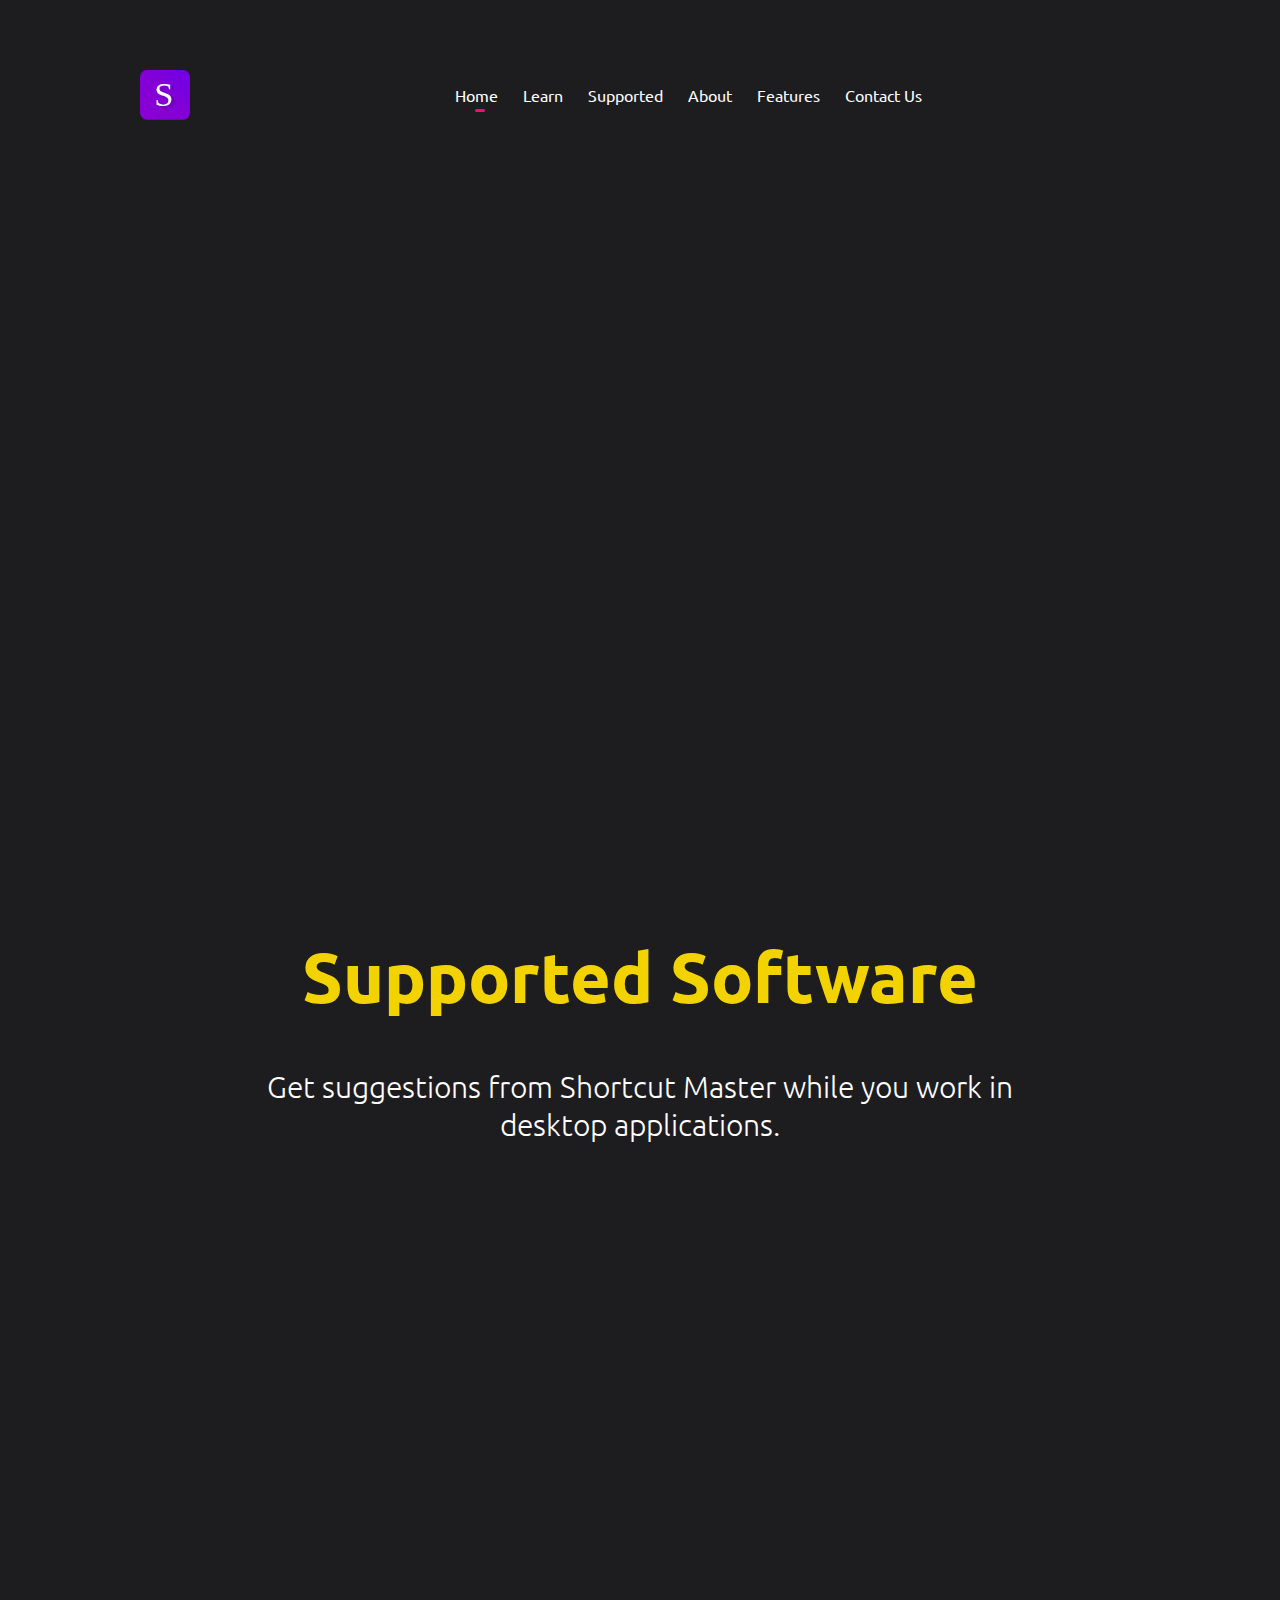
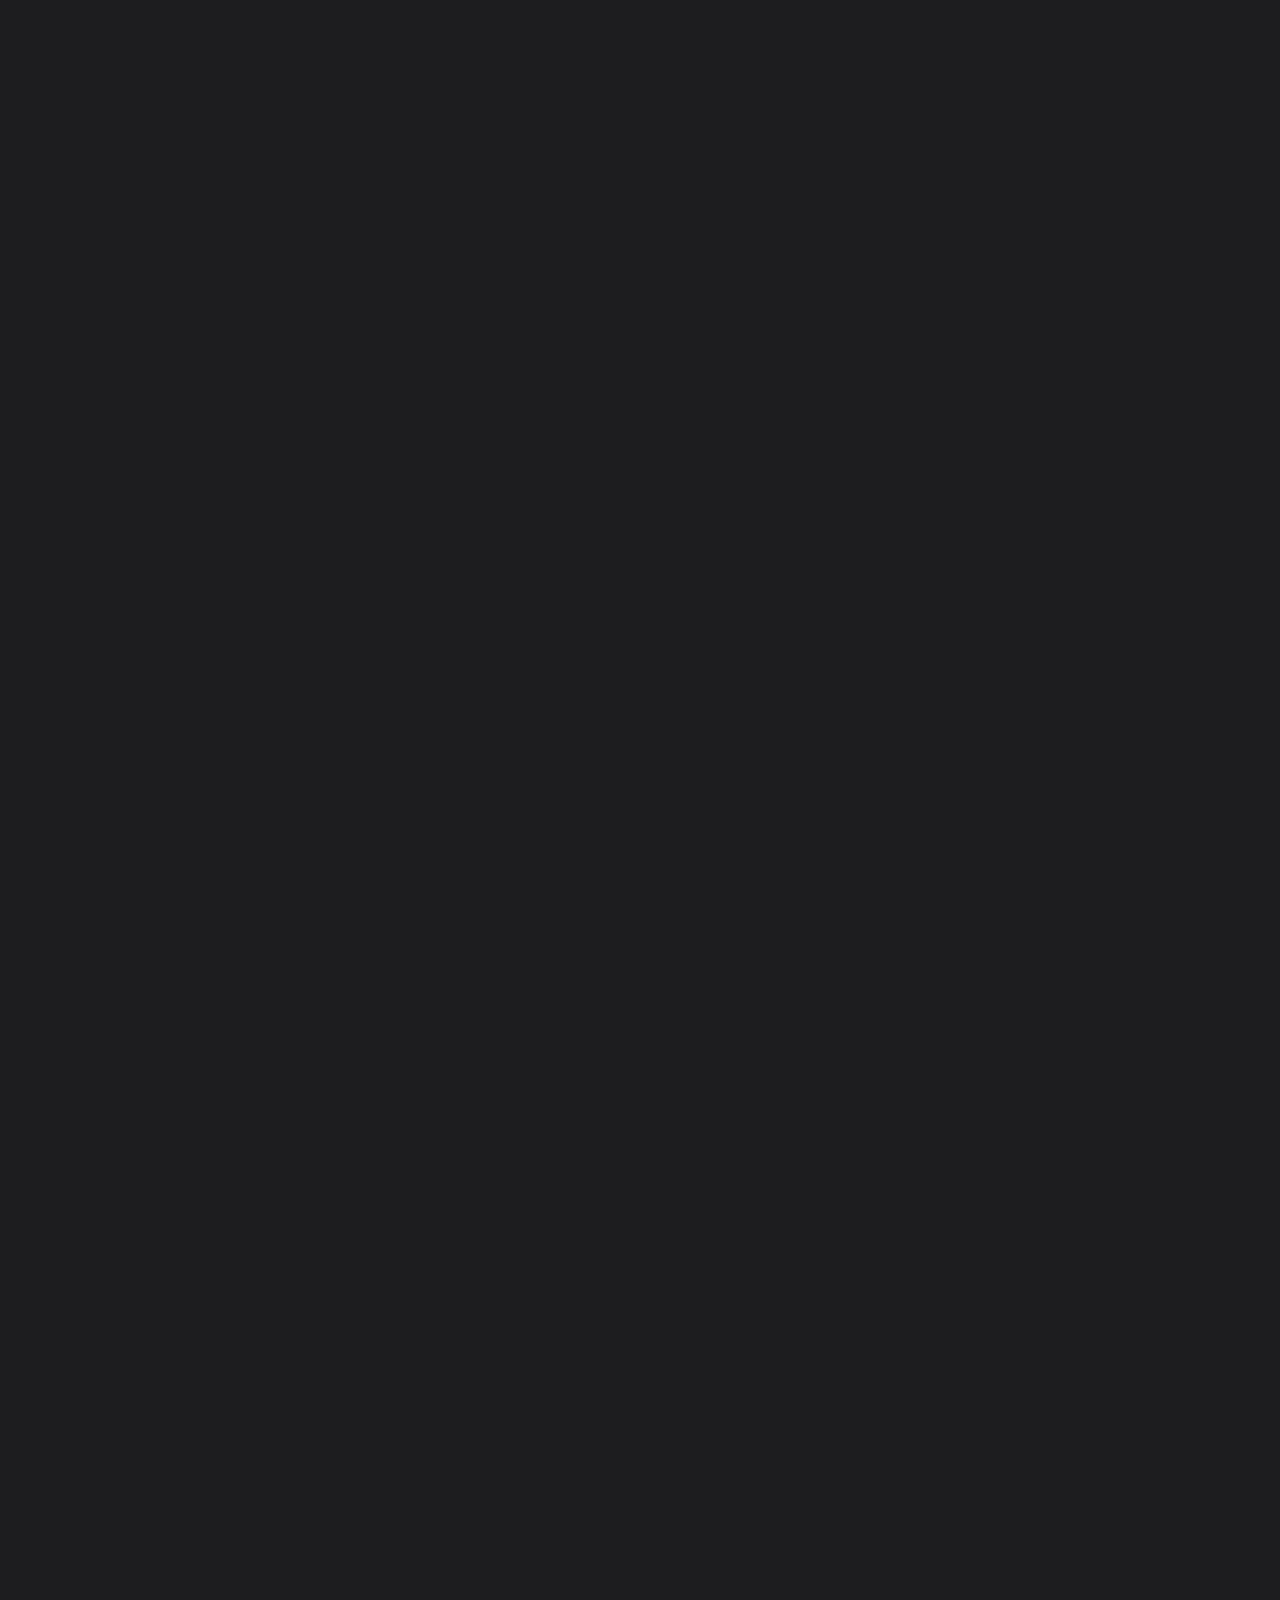
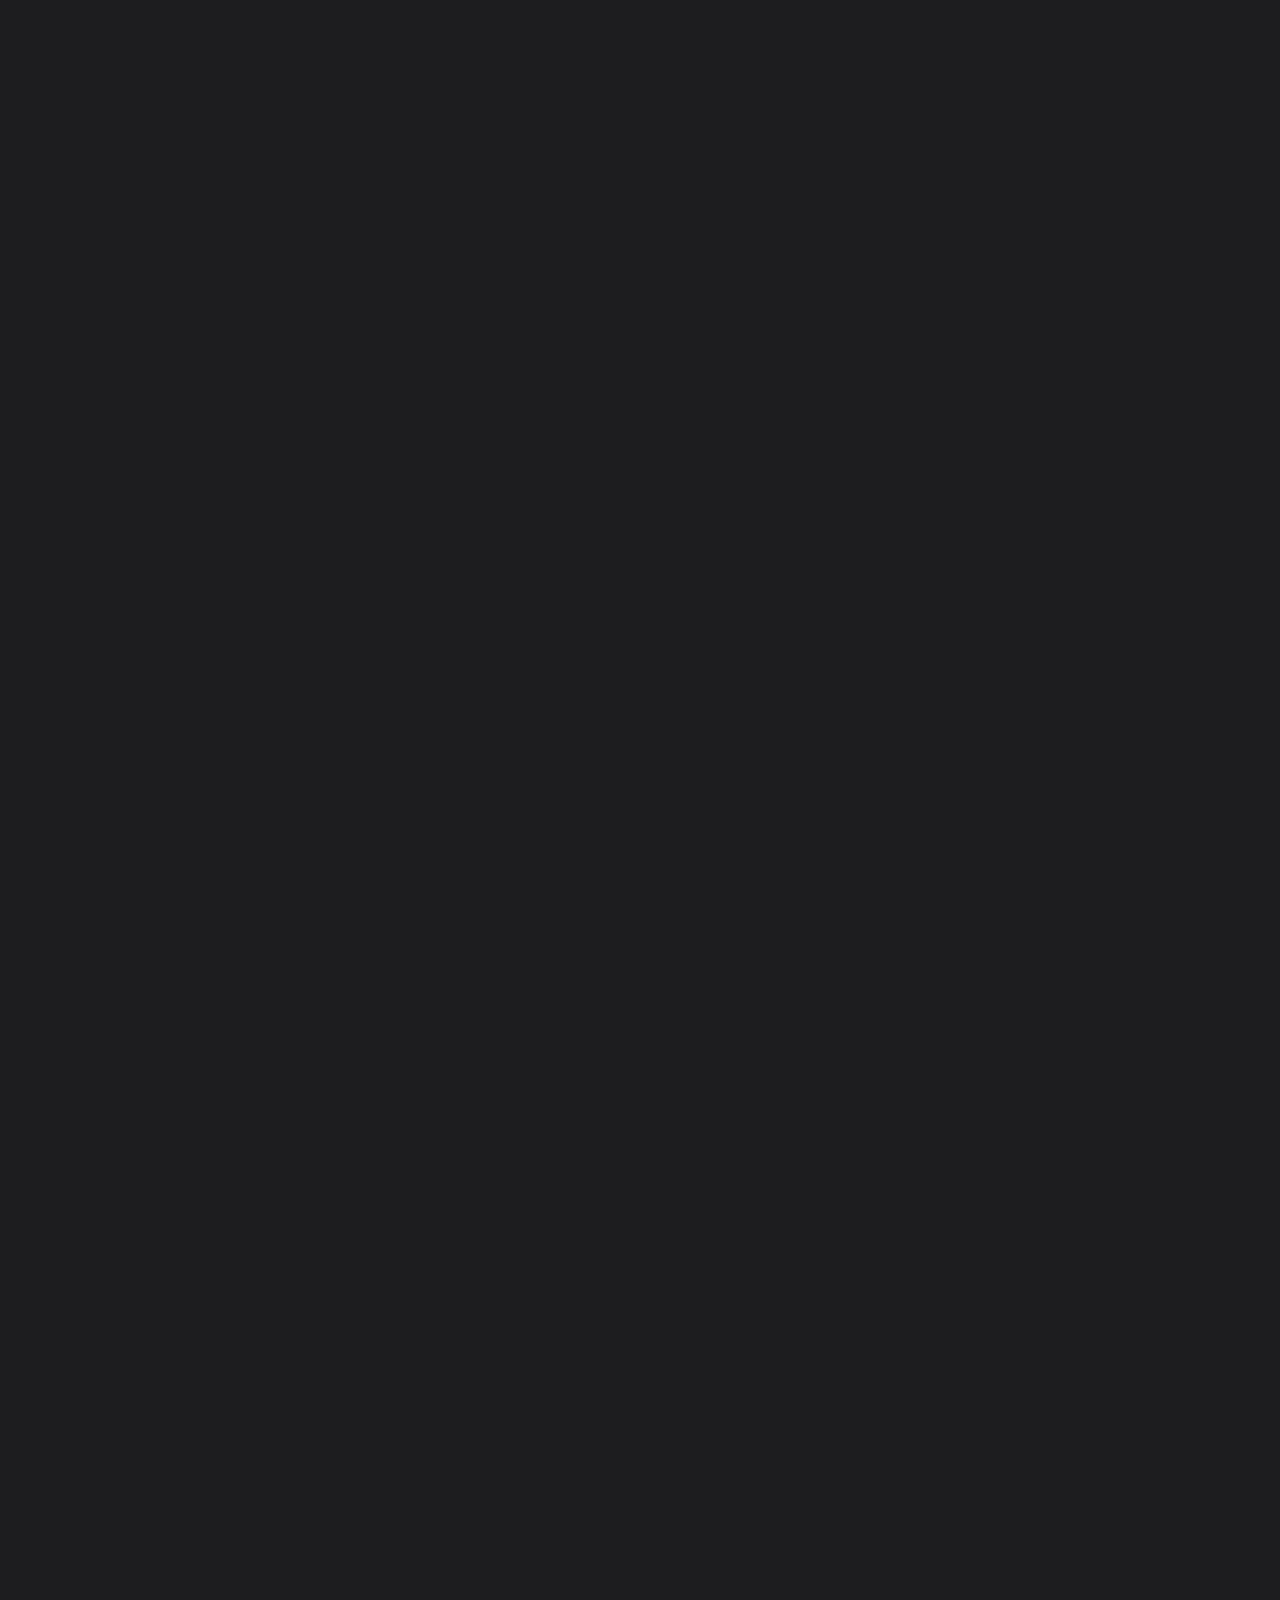
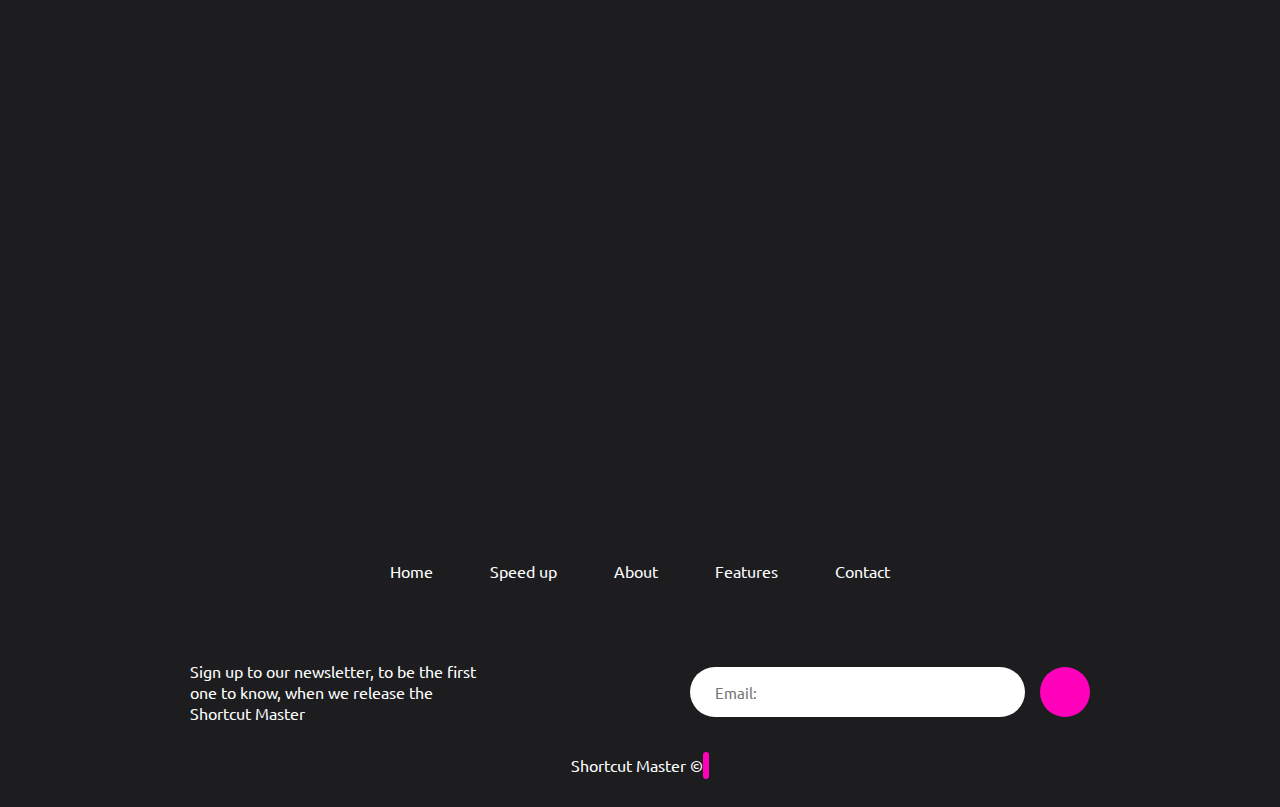
==== index.html @ 5a4cab22 "email waitlist works, updated quote, added favicon" ====
<!DOCTYPE html>
<html lang="en">

<head>
    <meta charset="UTF-8">
    <meta http-equiv="X-UA-Compatible" content="IE=edge">
    <meta name="viewport" content="width=device-width, initial-scale=1.0">
    <link rel="stylesheet" href="https://cdnjs.cloudflare.com/ajax/libs/font-awesome/6.1.1/css/all.min.css"
        integrity="sha512-KfkfwYDsLkIlwQp6LFnl8zNdLGxu9YAA1QvwINks4PhcElQSvqcyVLLD9aMhXd13uQjoXtEKNosOWaZqXgel0g=="
        crossorigin="anonymous" referrerpolicy="no-referrer" />
    <link rel="preconnect" href="https://fonts.googleapis.com">
    <link rel="preconnect" href="https://fonts.gstatic.com" crossorigin>
    <link
        href="https://fonts.googleapis.com/css2?family=Capriola&family=Montserrat:wght@100;200;300&family=Ubuntu:wght@300;400;500&display=swap"
        rel="stylesheet">
    <link rel="stylesheet" href="src/main.css">
    <meta name="viewport" content="width=device-width, initial-scale=1.0">
    <link rel="icon" href="assets/sh-mstr.svg">
    <title>Shortcut Master</title>
</head>

<body>
    <div class="wrapper">
        <header class="f jc-sb ai-c">
            <div class="sh_logo">
                <a href="#"><img src="assets/sh-mstr.svg" alt=""></a>
            </div>
            <div class="top-bar in_active">
                <ul class="f top-menu menu">
                    <li><a class="link" href="#">Home</a></li>
                    <li><a class="link" href="#learn">Learn</a></li>
                    <li><a class="link" href="#supported">Supported</a></li>
                    <li><a class="link" href="#how">About</a></li>
                    <li><a class="link" href="#features">Features</a></li>
                    <li><a class="link" href="#contact">Contact Us</a></li>
                </ul>
                <span class="ln"></span>
            </div>
            <button class="burger_menu singular"><i class="fa-solid fa-bars"></i></button>
        </header>
        <section class="hero">
            <div class="section-container f jc-c">
                <div class="visualisation f ai-fs">
                    <div class="visual-left f fd-c ai-c">
                        <div class="title f fd-c down">
                            <h1 class="annotation ">
                                <i class="fa-solid fa-arrow-pointer"></i>
                                Choose. Your. Tool.
                            </h1>
                        </div>
                        <div class="button-components f jc-sb up">
                            <button class="big btn-yellow f fd-c f-end jc-sb">
                                <span class="key-icon command"></span>
                                <span class="key-word">command</span>
                            </button>
                            <button class="big btn-pink f fd-c f-end jc-sb">
                                <span class="key-icon option"></span>
                                <span class="key-word">option</span>
                            </button>
                        </div>
                    </div>
                    <div class="visual-right">
                        <div class="tools f ai-c down">
                            <ul class="menu tool-bar f fd-c ai-c jc-sa">
                                <li><span class="tool text-tool"></span></li>
                                <li><span class="tool paint-tool"></span></li>
                                <li><span class="tool crop-tool"></span></li>
                                <li><span class="tool pos-tool"></span></li>
                                <li><span class="tool pen-tool"></span></li>
                                <li><span class="tool eyedropper-tool"></span></li>
                                <li><span class="tool cut-tool"></span></li>
                            </ul>
                        </div>
                    </div>
                </div>
                <div class="keyboard f fd-c jc-sb">
                    <div class="describe f fd-c">
                        <h1 class="down">Learning Shortcuts Simplified</h1>
                        <p class="up">Learn shortcuts effortlessly
                            with your AI-powered friend.</p>
                    </div>
                    <div class="email-form up f fd-c">
                        <p id="waitlistLabel">Join our waitlist.</p>
                        <form id="emailForm1" target="dummyframe"action="#" class="form f jc-sb">
                            <input type="text" placeholder="Email:" class="email" name="email">
                            <button type="submit" class="btn btn-primary send"><i
                                    class="fa-solid fa-paper-plane"></i></button>
                        </form>


                       
                    </div>
                </div>
            </div>
        </section>
        <section class="try-wrap no-narrow keypad-keyboard" id="learn">
            <div class="try f jc-c top-left-to-right-bottom">
                <div class="try-section f fd-c ai-c">
                    <div class="editor-title">
                        <h1 class="title">Ready to try <span class="highlithed">Shortcut Master</span>?</h1>
                        <p>Begin learning here by typing in the terminal your adobe software name and the tool-name</p>
                    </div>
                    <div class="keypad f ai-fs fd-c down">
                    </div>
                </div>
            </div>
        </section>
        <section class="how">

        </section>

        <section class="support">
            <div class="software-support f fd-c ai-c">
                <h1 class="x1 yellow sup" id="supported">Supported Software</h1>
                <h3 class="xs_30 white t_c" style="max-width:800px;">Get suggestions from Shortcut Master while you work
                    in desktop applications.</h3>
                <div class="apps">
                    <span class="lines"></span>
                    <div class="app_sec fr_app_sec f jc-c white">
                        <div class="app art_app f fd-c ai-c up">
                            <h1 class="xs_50">Art and Design</h1>
                            <div class="applet f jc-c">
                                <ul class="design-apps f fw jc-sa">
                                    <li class="f fd-c ai-c">
                                        <span class="castle unlocked"></span>
                                        <img src="./assets/apps/Icon simple-adobephotoshop.svg" alt="Photoshop">
                                        <span class="title">Photoshop</span>
                                    </li>
                                    <li class="f fd-c ai-c">
                                        <span class="castle locked"></span>
                                        <img src="./assets/apps/Icon simple-adobelightroomclassic.svg"
                                            alt="Adobe Lightroom">
                                        <span class="title">Lightroom</span>
                                    </li>
                                    <li class="f fd-c ai-c">
                                        <span class="castle locked"></span>
                                        <img src="./assets/apps/Icon simple-adobeillustrator.svg"
                                            alt=" Adobe Illustrator">
                                        <span class="title">Illustrator</span>
                                    </li>
                                </ul>
                            </div>
                        </div>
                        <div class="app vi_app  f fd-c  ai-c down">
                            <h1 class="xs_50">Video Editing</h1>
                            <div class="applet f jc-c">
                                <ul class="design-apps f fw jc-sa">
                                    <li class="f fd-c ai-c">
                                        <span class="castle locked"></span>
                                        <img src="./assets/apps/Icon simple-adobeaftereffects.svg"
                                            alt="Adobe After  Effects">
                                        <span class="title">After Effects</span>
                                    </li>
                                    <li class="f fd-c ai-c">
                                        <span class="castle locked"></span>
                                        <img src="./assets/apps/Icon simple-adobepremiere.svg" alt="Adobe Premiere Pro">
                                        <span class="title">Premiere Pro</span>
                                    </li>
                                    <li class="f fd-c ai-c">
                                        <span class="castle locked"></span>
                                        <img src="./assets/apps/Icon simple-imovie.svg" alt="iMovie">
                                        <span class="title">iMovie</span>
                                    </li>
                                </ul>
                            </div>
                        </div>
                    </div>

                    <div class="app_sec sc_app_sec f jc-c white">
                        <div class="app code_app f fd-c ai-c up">
                            <h1 class="xs_50">Coding</h1>
                            <div class="applet f jc-c">
                                <ul class="design-apps f fw jc-sa">
                                    <li class="f fd-c ai-c">
                                        <span class="castle locked"></span>
                                        <img src="./assets/apps/Icon simple-pytorch.svg" alt="Pytorch">
                                        <span class="title">PyTorch</span>
                                    </li>
                                    <li class="f fd-c ai-c">
                                        <span class="castle locked"></span>
                                        <img src="./assets/apps/Icon simple-vscode.svg" alt="VsCode">
                                        <span class="title">VsCode</span>
                                    </li>
                                </ul>
                            </div>
                        </div>
                        <div class="app anim_app f fd-c ai-c down">
                            <h1 class="xs_50">3D and Animation</h1>
                            <div class="applet f jc-c">
                                <ul class="design-apps f fw jc-sa">
                                    <li class="f fd-c ai-c">
                                        <span class="castle locked"></span>
                                        <img src="./assets/apps/Icon simple-blender.svg" alt="Pytorch">
                                        <span class="title">Blender</span>
                                    </li>
                                </ul>
                            </div>
                        </div>
                    </div>
                </div>
            </div>
        </section>
        <section class="how" id="how">
            <div class="badges f fd-c jc-c ai-c">
                <div class="badge f p_b_x3rm up f_vv">
                    <div class="about f fd-c jc-c">
                        <h1 class="x2 yellow">How It Works?</h1>
                        <p class="tit xs_20 xw_500">There is no need to learn shortcuts anymore. Just use Desktop
                            Software as normal
                            While you are using your tools, you will see popups with relevant shortcuts for your
                            actions. No more looking up shortcuts in the documentation!
                        </p>
                    </div>
                    <div class="pic-content">
                        <video width="520" height="520" loop>
                            <source src="./assets/components/videos/selection.mp4" type="video/mp4">
                            Your browser does not support the video tag.
                        </video>
                    </div>
                </div>
                <div class="badge f p_b_x3rm up f_rv">
                    <div class="about f fd-c jc-c">
                        <h1 class="x2 yellow">Learn by Doing</h1>
                        <p class="tit xs_20 xw_500">We understand the difficulty in learning shortcuts, that is why we
                            chose the learn by doing method.
                            It is the quickest and easiest approach in learning shortcuts.
                            We designed our app in a way that it shows you shortcuts automagically during your work, so
                            you don’t need to look them up.
                            If you forget any of them, no worries, just perform the action again and the shortcut
                            appears on the screen.
                        </p>
                    </div>
                    <div class="pic-content">
                        <video width="520" height="520" loop>
                            <source src="./assets/components/videos/p_tool.mp4" type="video/mp4">
                            Your browser does not support the video tag.
                        </video>
                    </div>
                </div>
                <div class="badge f p_b_x3rm up f_vv">
                    <div class="about f fd-c jc-c">
                        <h1 class="x2 yellow">Smart Keyboard</h1>
                        <p class="tit xs_20 xw_500">
                            We created a smart keyboard to make your learning process even more intuitive. The keys on
                            the keyboard light up to show your Shortcuts.
                        </p>
                    </div>
                    <div class="pic-content">
                        <img src="./assets/components/pack/keyboard.svg" alt="">
                    </div>
                </div>
                <div class="badge f p_b_x3rm up f_rv">
                    <div class="about f fd-c jc-c">
                        <h1 class="x2 yellow" id="features">Smart App</h1>
                        <p class="tit xs_20 xw_500">
                            Shortcut Master app can work independently as a standalone product, giving you hints on the
                            shortcuts to use. But also in collaboration with the Smart Keyboard.
                            Our app is designed to give you reports on the shortcuts you use, calculate time that you
                            saved using shortcuts and assess your progress is shortcut learning process.
                        </p>
                    </div>
                    <div class="pic-content">
                        <img src="./assets/components/pack/keyboard.svg" alt="">
                    </div>
                </div>
                <div class="badge f p_b_x3rm up fd-c ai-c">
                    <h1 class="x1 yellow">Speed up your work by 300%</h1>
                    <p class="tit xs_20 xw_900" style="padding-top: 2rem;">
                        Using Shortcut Master you will learn shortcuts effortlessly and much quicker than using a cheat
                        sheet or any other method. Just use your desktop software, shortcuts will appear, just when you
                        need them. After learning all the necessary shortcuts, your work productivity will rise by up to
                        300%, which means you can save up to 2/3 of the day and spend it meaningfully on something that
                        is important to you.
                    </p>
                </div>
                <div class="badge f p_b_x3rm up fd-c ai-c">
                    <h1 class="x1 yellow">Portable Design</h1>
                    <p class="tit xs_20 xw_900" style="padding-top: 2rem;">
                        Shortcut Master Keyboard is designed to be portable so you could take it with you on a journey
                        and learn shortcuts on the go.
                    </p>
                </div>
            </div>
        </section>
        <!-- keyboard rendering section -->


        <section class="try-wrap no-narrow">
            <div class="try bottom-right-to-left-top f jc-c">
                <div class="f jc-sb ai-c co-f">
                    <div class="disc up">
                        <p>“<span class="master">Shortcut Master</span> was created from a personal need to learn
                            shortcuts without extra effort of creating cheat sheets or going through software
                            documentation looking for shortcuts. It is like a friend who knows the software at 110% and
                            is always there to help you.”</p>
                    </div>
                    <div class="founder down">
                        <div class="co_pic">
                            <img src="./assets/components/imgs/co-founder1.png" alt="">
                        </div>
                        <div class="nm">
                            <p>Dmitri Lobanov</p>
                            <span class="type">co-founder</span>
                        </div>
                    </div>
                </div>
            </div>
        </section>
        <section class="try-wrap no-narrow">
            <div class="try bottom-right-to-left-top f jc-c">
                <div class="f jc-sb ai-c co-f">
                    <div class="disc up">
                        <p>“<span class="master">Shortcut Master</span> can be an effective tool for both learners and professional. It provides 
                            interactive user experienece that can't be found anywhere else. This is a completely new way of learning and making workflow more efficient and 
                            pleasant.”</p>
                    </div>
                    <div class="founder down">
                        <div class="co_pic">
                            <img src="./assets/components/imgs/co-founder2.jpg" alt="">
                        </div>
                        <div class="nm">
                            <p>Taron Ghlijyan</p>
                            <span class="type">co-founder</span>
                        </div>
                    </div>
                </div>
            </div>
        </section>
        <footer>
            <div class="here f jc-c">
                <div class="heredoc f fd-c ai-c">
                    <ul class="footer-menu f jc-sb">
                        <li><a href="#">Home</a></li>
                        <li><a href="#">Speed up</a></li>
                        <li><a href="#">About</a></li>
                        <li><a href="#">Features</a></li>
                        <li><a href="#contact">Contact</a></li>
                    </ul>
                    <div class="newsletter_subscription f jc-sb ai-c">
                        <p>Sign up to our newsletter, to be the first one to know, when we release the Shortcut Master
                        </p>
                        <iframe name="dummyframe" id="dummyframe" style="display: none;"></iframe>
                        <div class="subscribe" id="contact">
                            <form id="emailForm2" target="dummyframe" action="#" class="form f jc-sb">
                                <input type="text" placeholder="Email:" class="email" name="email">
                                <button type="submit" class="btn btn-primary send"><i
                                        class="fa-solid fa-paper-plane"></i></button>
                            </form>
                        </div>
                    </div>
                    <span class="copyright">
                        Shortcut Master &copy; <span class="year"></span>
                    </span>
                </div>
            </div>
        </footer>
    </div>
    <script src="js/main.js" type="module"></script>
</body>

</html>
---- src/main.css ----
@import url("config.css");
@import url("hero.css");
@import url("try.css");
@import url("how.css");
@import url("advantages.css");
@import url("support.css");
@import url("about.css");
@import url("media.css");
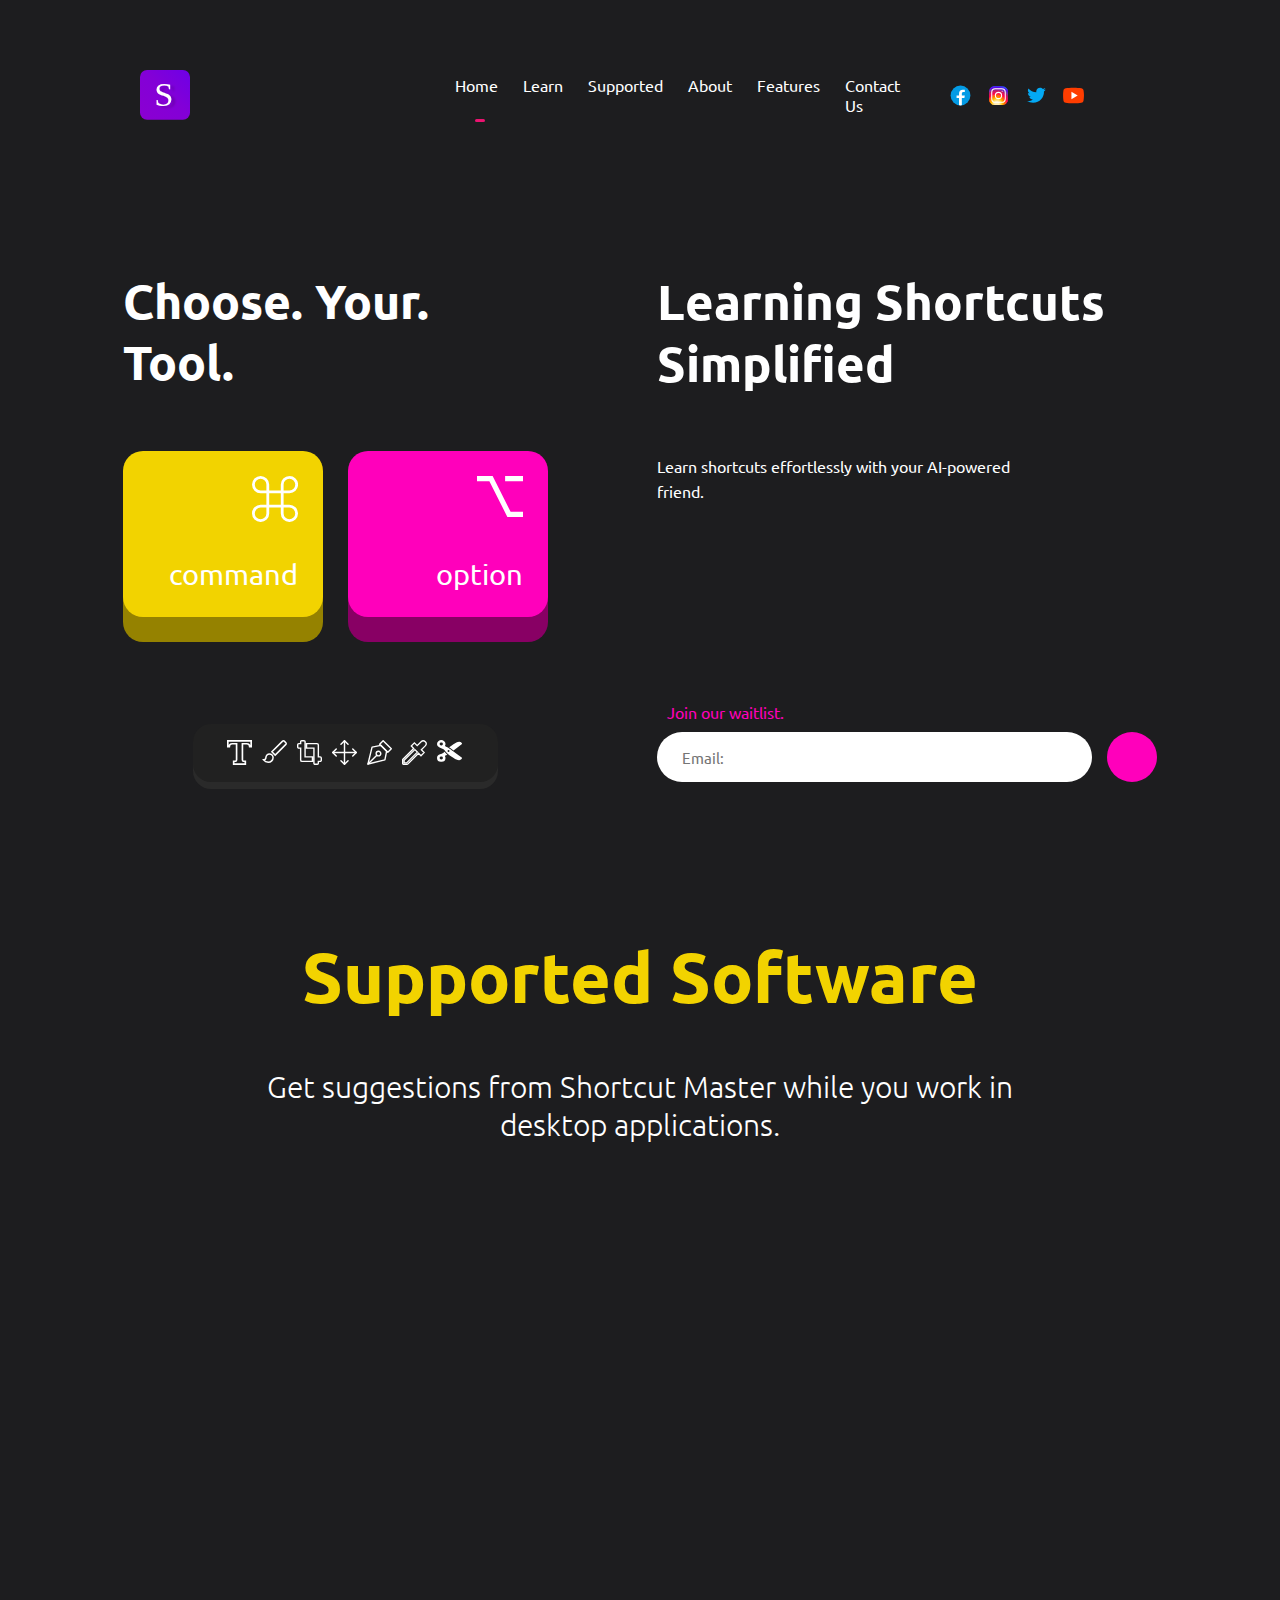
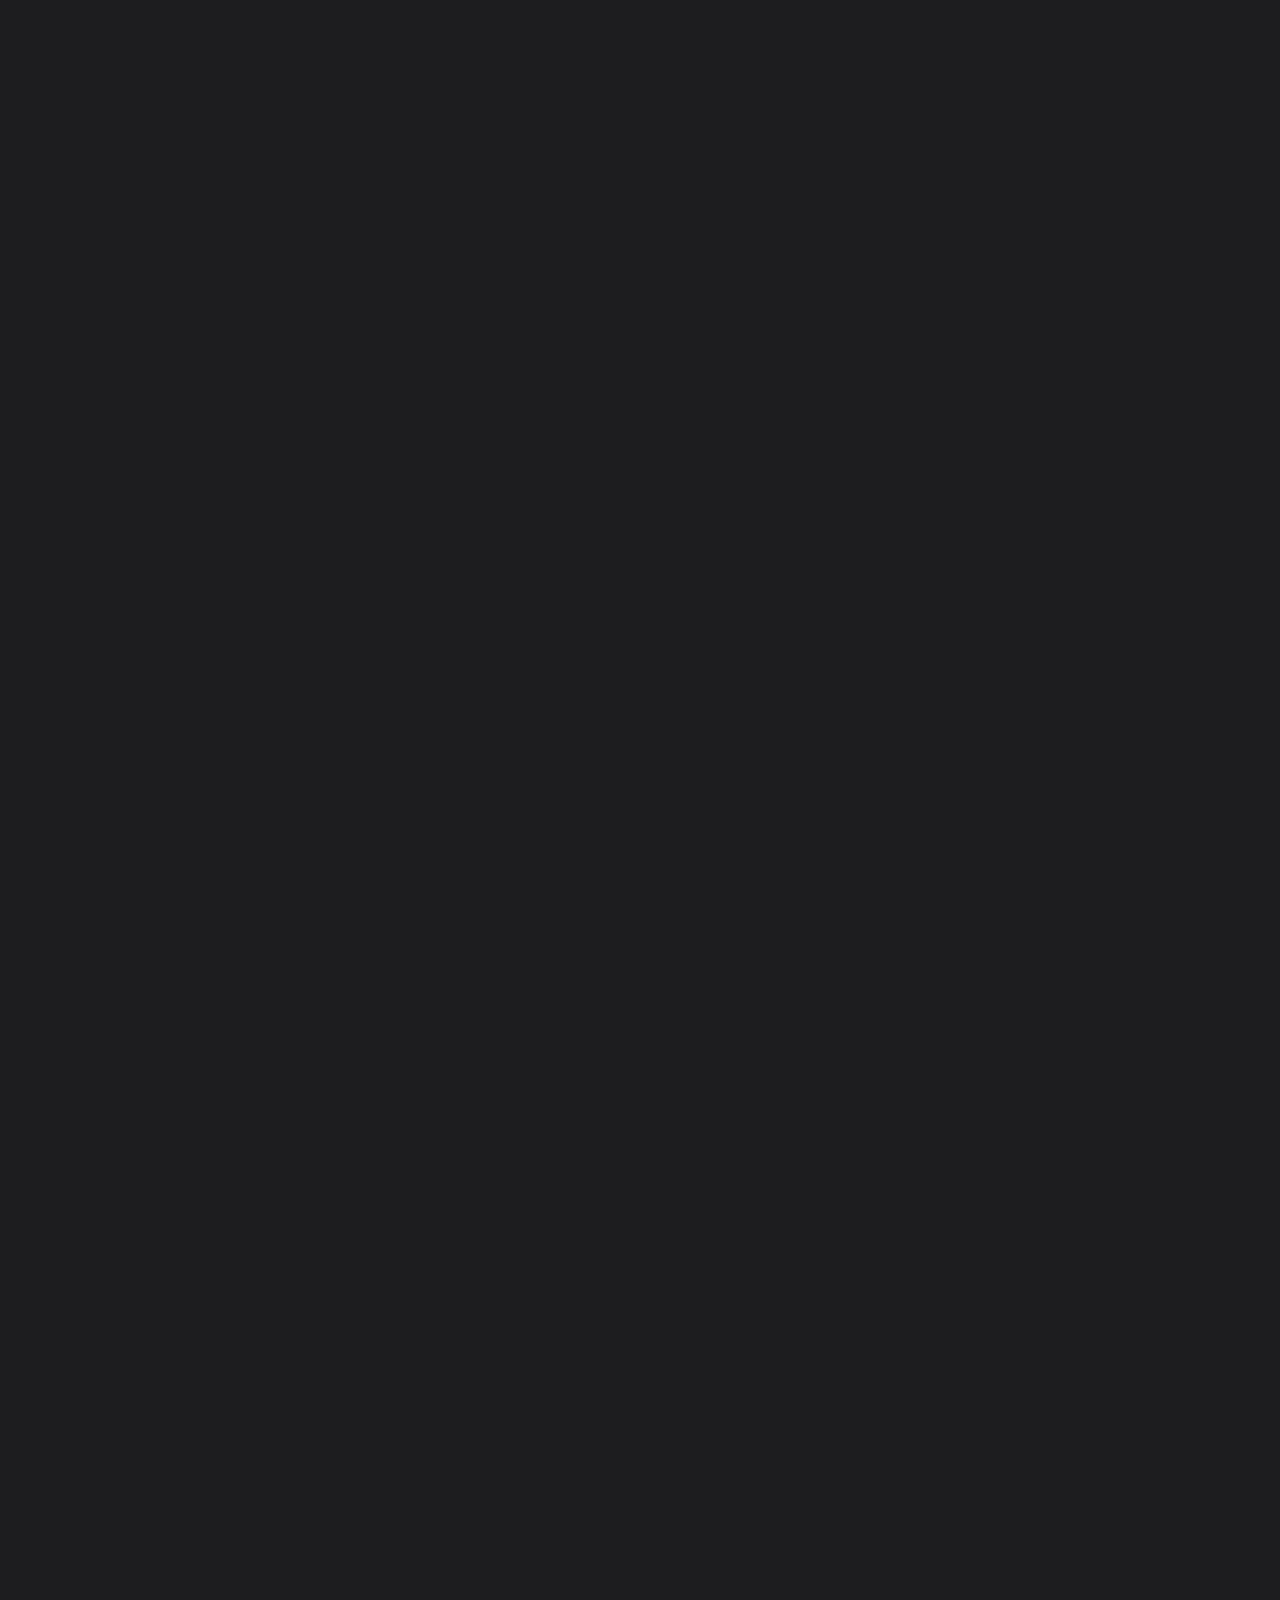
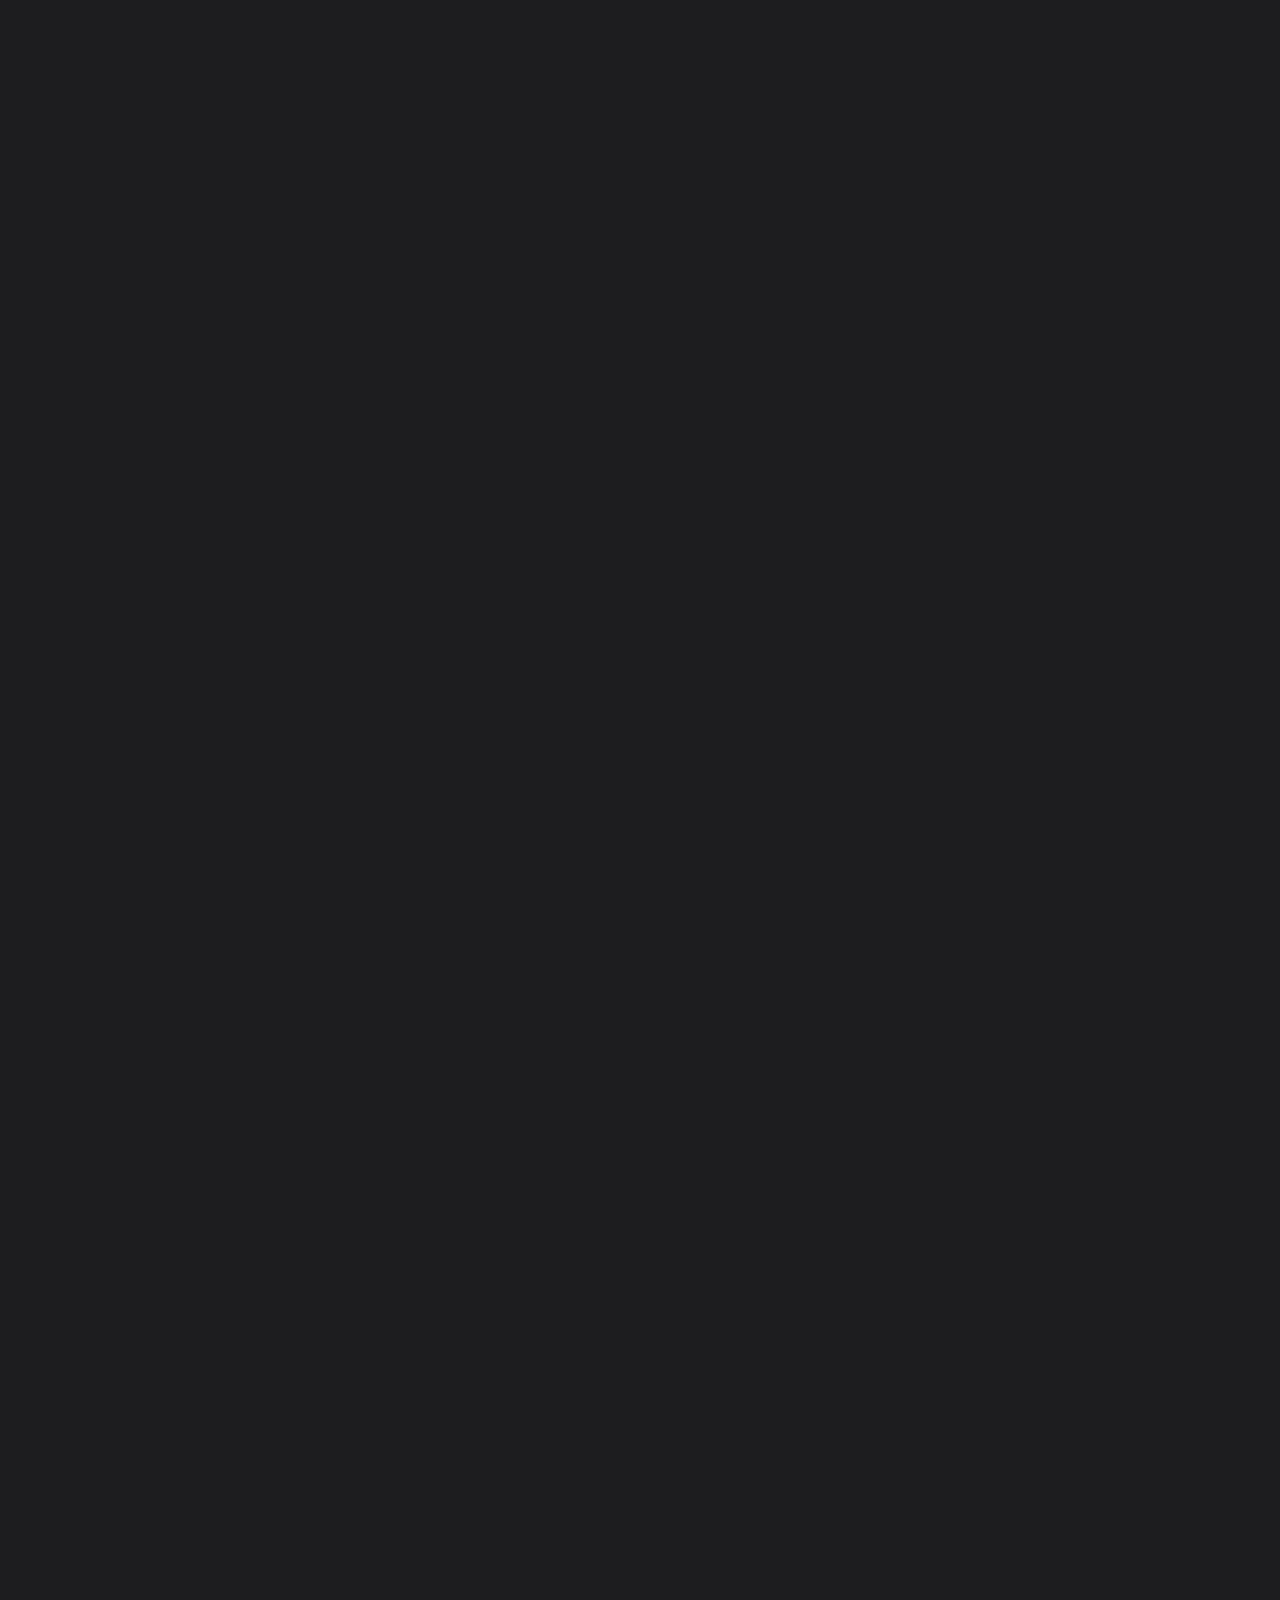
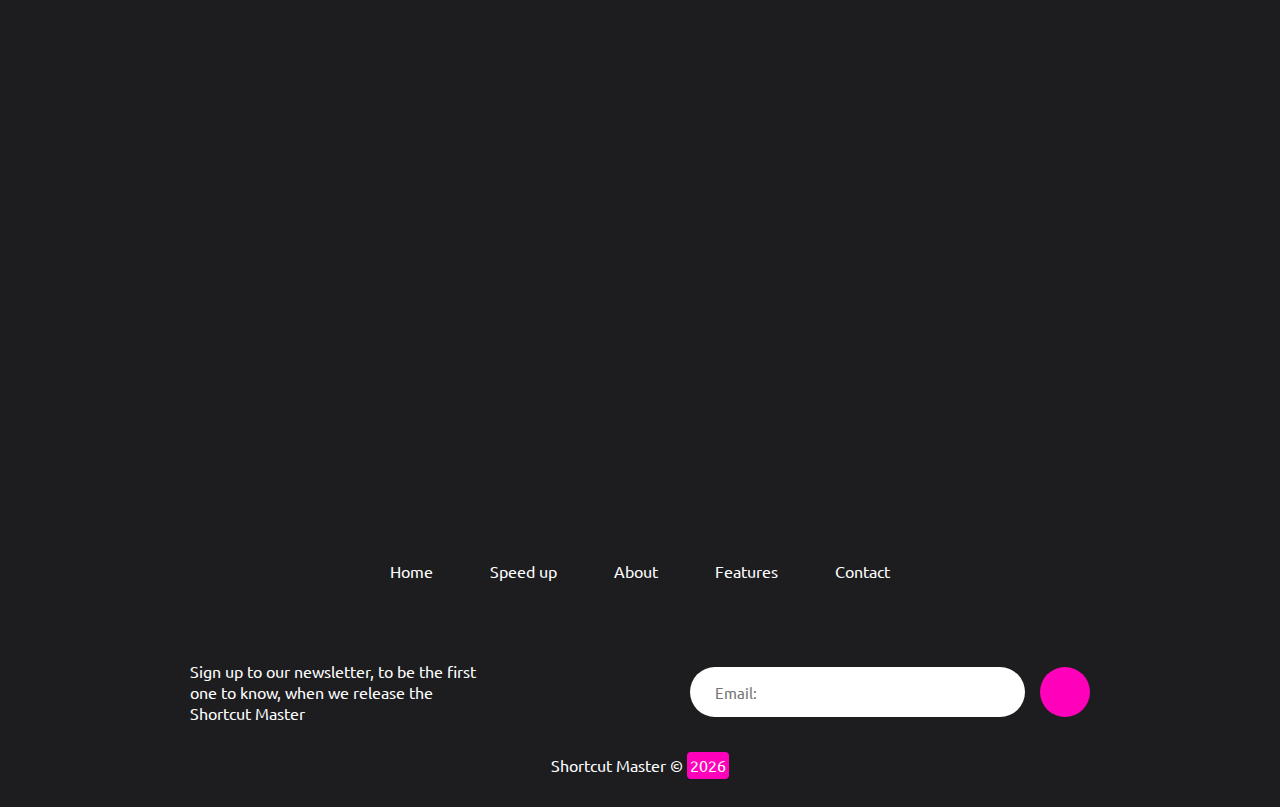
==== commit 75dc0c45: "Hero section buttons" ====
--- a/index.html
+++ b/index.html
@@ -25,7 +25,7 @@
             <div class="sh_logo">
                 <a href="#"><img src="assets/sh-mstr.svg" alt=""></a>
             </div>
-            <div class="top-bar in_active">
+            <div class="top-bar in_active f jc-sb ai-c">
                 <ul class="f top-menu menu">
                     <li><a class="link" href="#">Home</a></li>
                     <li><a class="link" href="#learn">Learn</a></li>
@@ -33,6 +33,12 @@
                     <li><a class="link" href="#how">About</a></li>
                     <li><a class="link" href="#features">Features</a></li>
                     <li><a class="link" href="#contact">Contact Us</a></li>
+                </ul>
+                <ul class="soc_media f jc-sb">
+                    <li><a href="#"><img src="assets/components/icons/fb.svg" alt="Facebook"></a></li>
+                    <li><a href="#"><img src="assets/components/icons/In.svg" alt="Instagram"></a></li>
+                    <li><a href="#"><img src="assets/components/icons/tw.svg" alt="Twitter"></a></li>
+                    <li><a href="#"><img src="assets/components/icons/yt.svg" alt="Youtube"></a></li>
                 </ul>
                 <span class="ln"></span>
             </div>
@@ -62,13 +68,13 @@
                     <div class="visual-right">
                         <div class="tools f ai-c down">
                             <ul class="menu tool-bar f fd-c ai-c jc-sa">
-                                <li><span class="tool text-tool"></span></li>
-                                <li><span class="tool paint-tool"></span></li>
-                                <li><span class="tool crop-tool"></span></li>
-                                <li><span class="tool pos-tool"></span></li>
-                                <li><span class="tool pen-tool"></span></li>
-                                <li><span class="tool eyedropper-tool"></span></li>
-                                <li><span class="tool cut-tool"></span></li>
+                                <li><span class="tool text-tool" data-role="Text"></span></li>
+                                <li><span class="tool paint-tool" data-role="Paint"></span></li>
+                                <li><span class="tool crop-tool" data-role="Crop"></span></li>
+                                <li><span class="tool pos-tool" data-role="Position"></span></li>
+                                <li><span class="tool pen-tool" data-role="Pen"></span></li>
+                                <li><span class="tool eyedropper-tool" data-role="Eyedropper"></span></li>
+                                <li><span class="tool cut-tool" data-role="Cut"></span></li>
                             </ul>
                         </div>
                     </div>
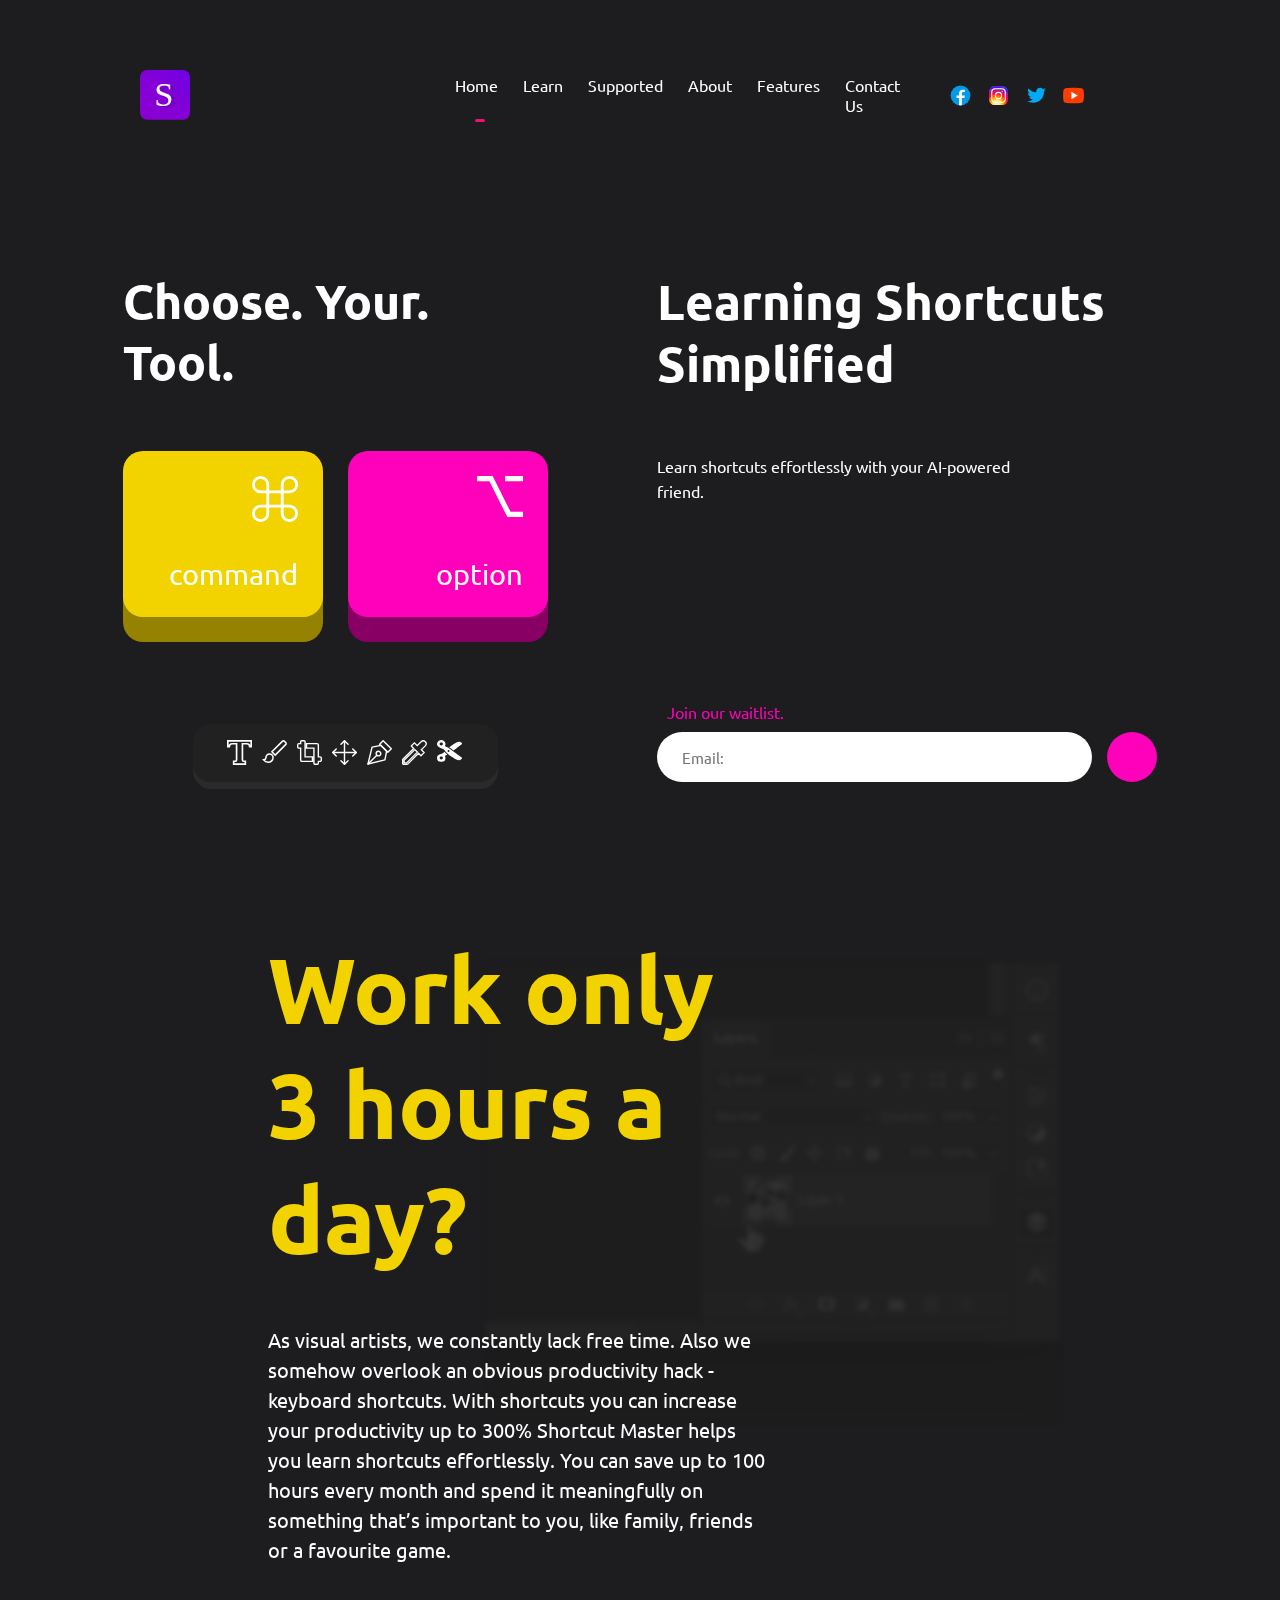
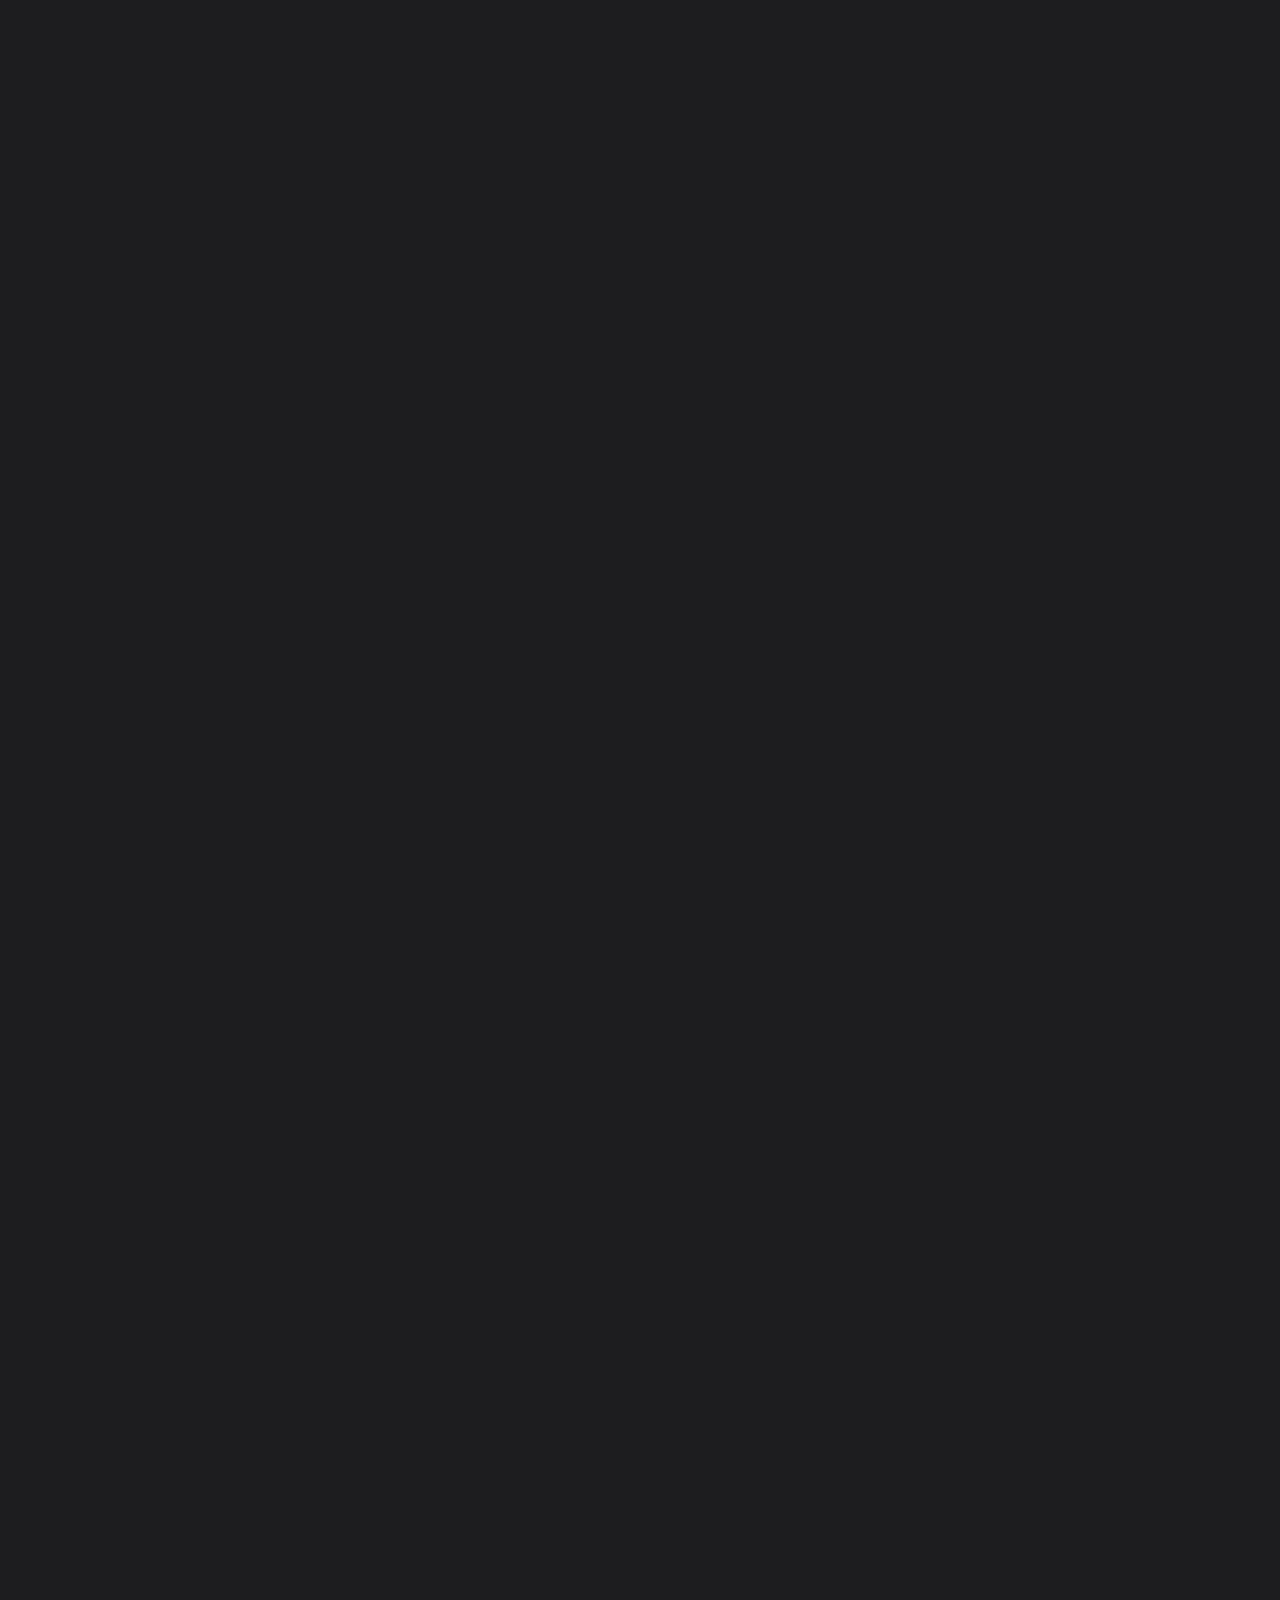
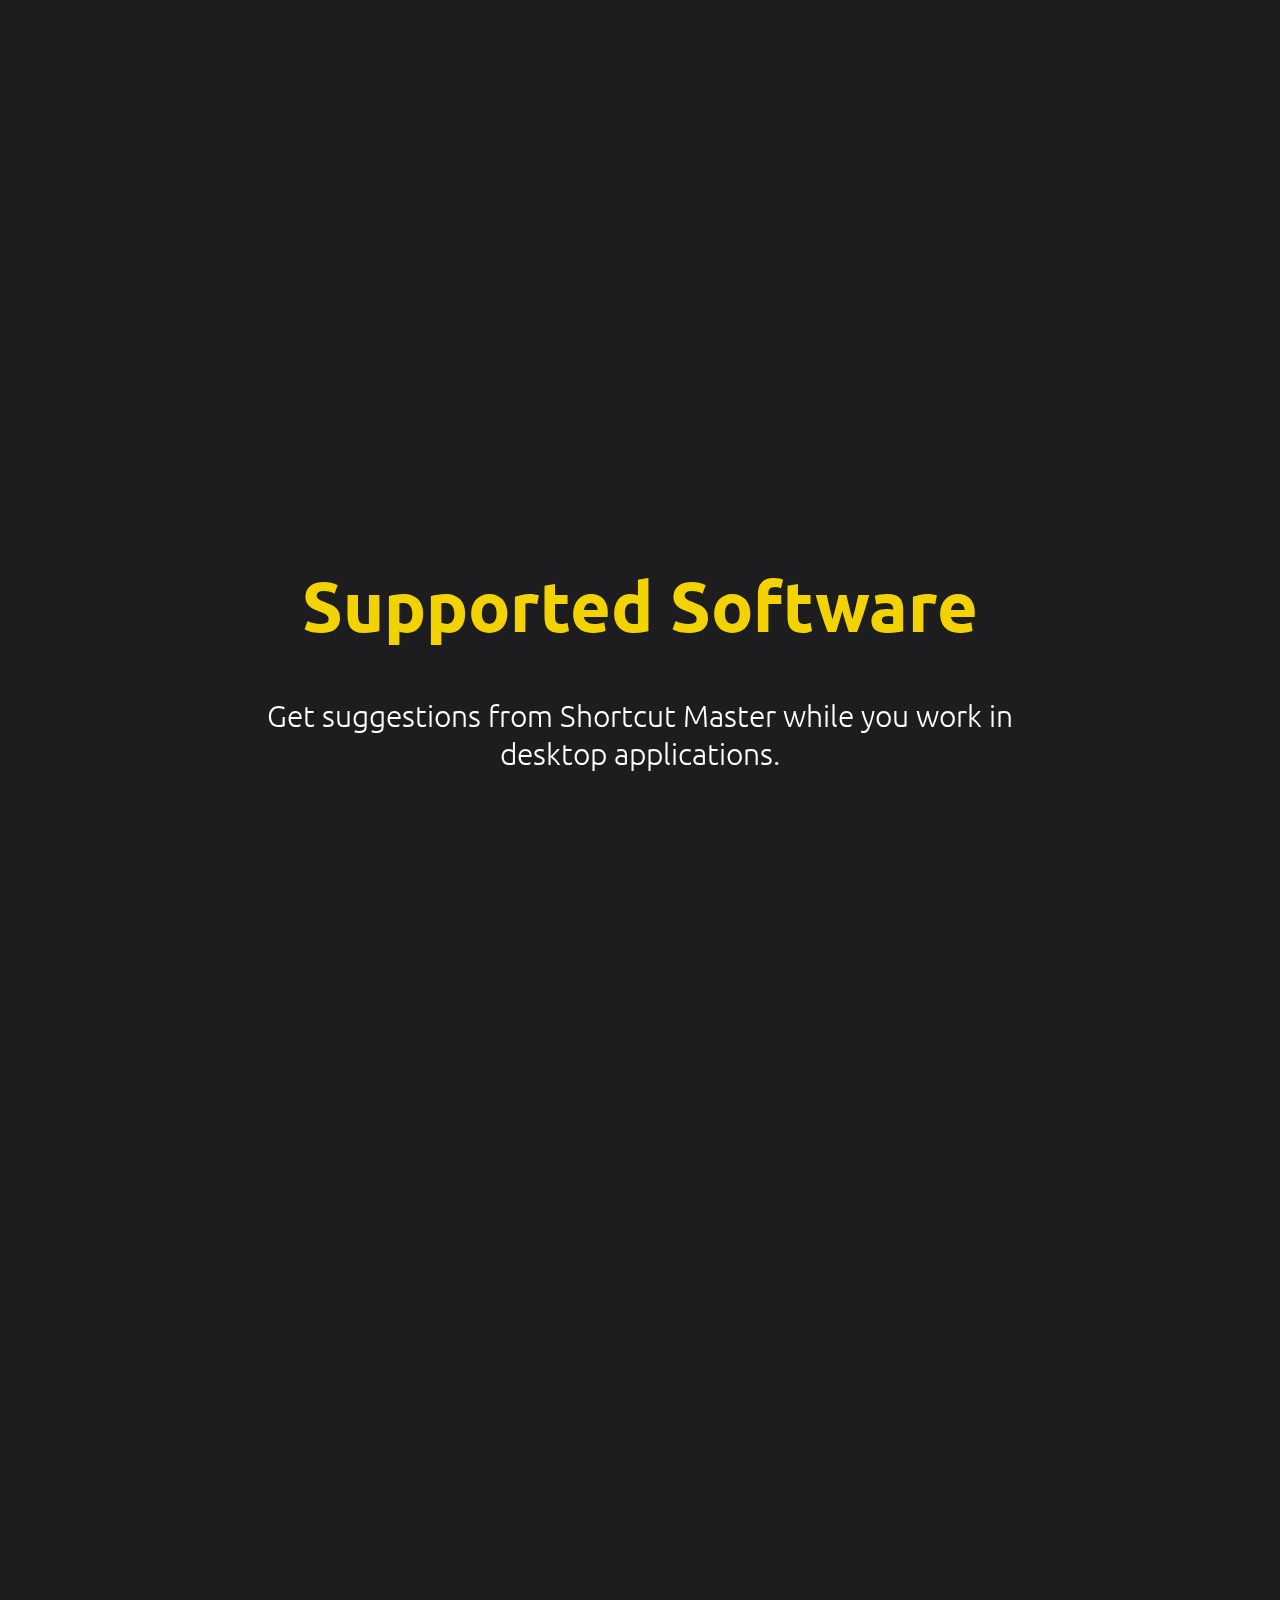
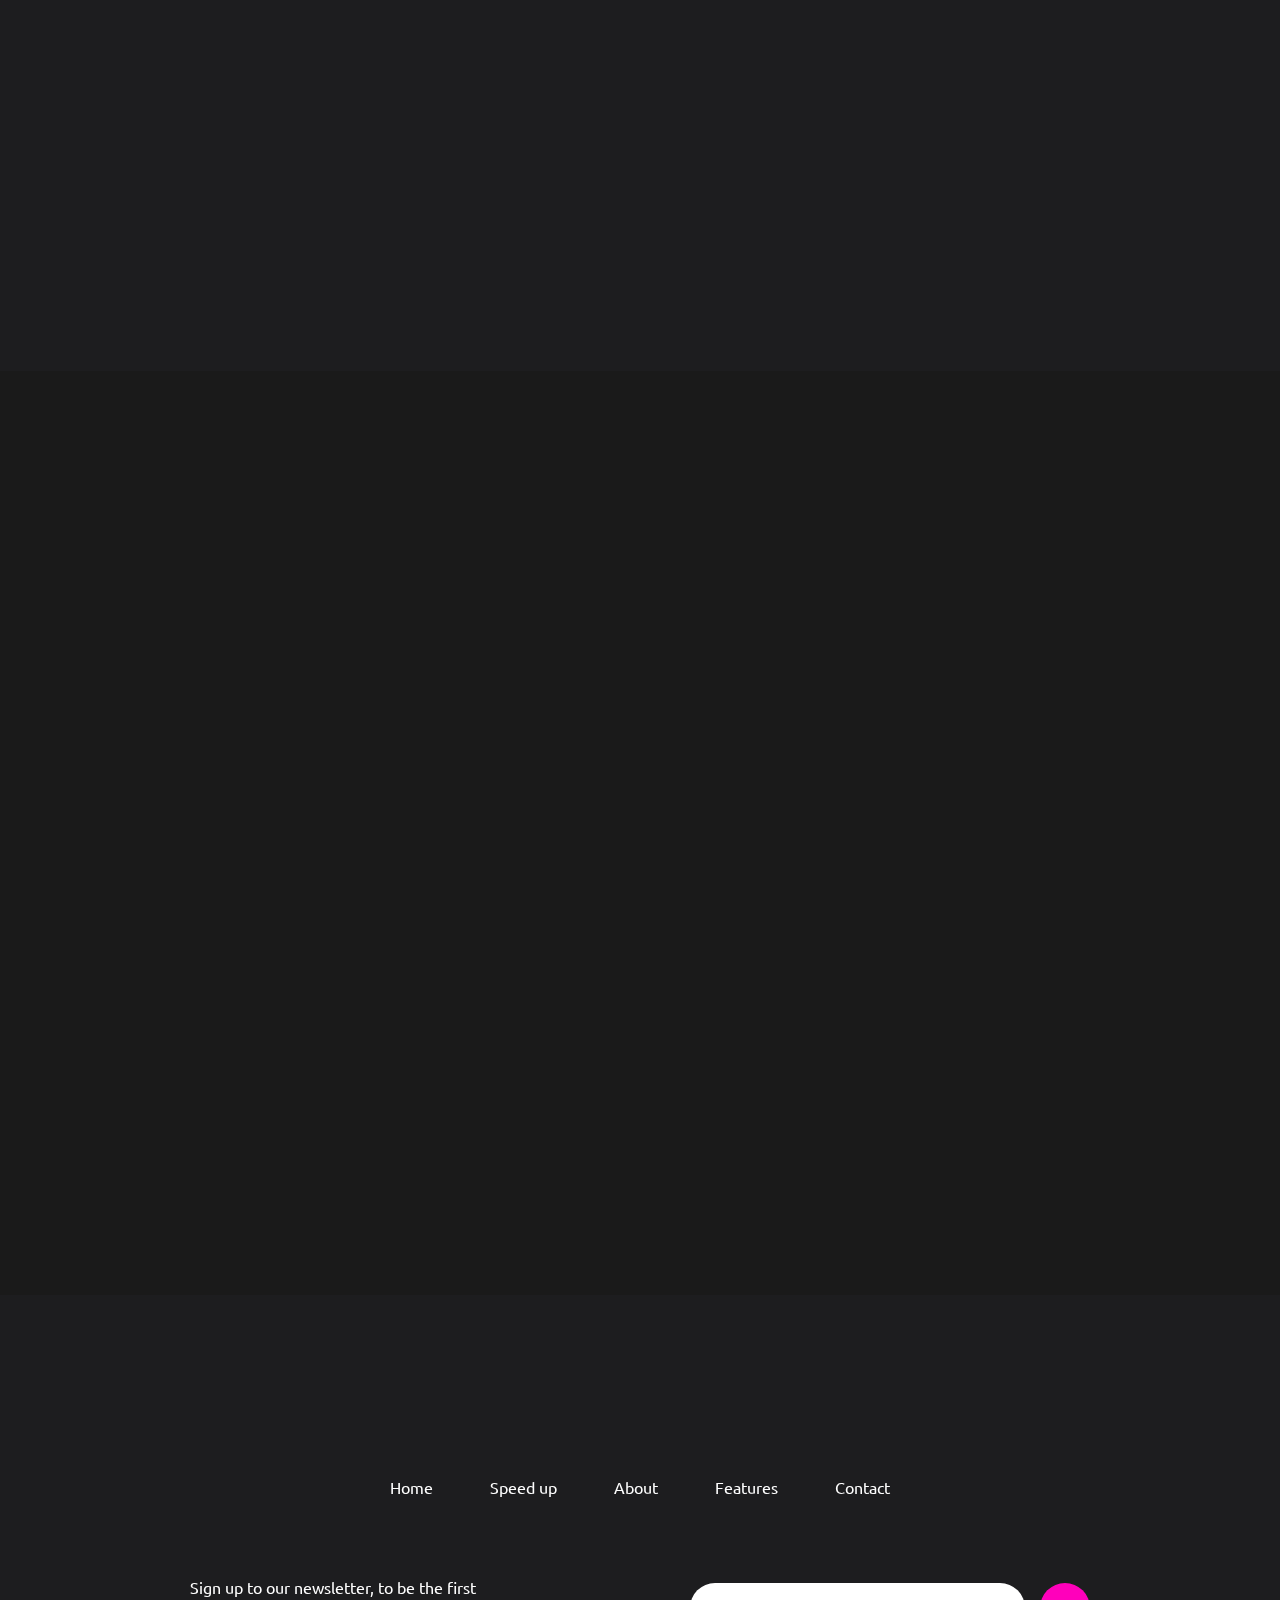
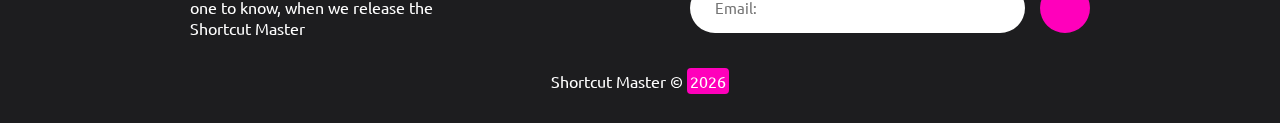
==== commit 582ee27f: "contributors" ====
--- a/index.html
+++ b/index.html
@@ -111,10 +111,78 @@
                 </div>
             </div>
         </section>
-        <section class="how">
-
-        </section>
-
+
+        <section class="how" id="how">
+            <div class="badges f fd-c jc-c ai-c">
+                <div class="badge f p_b_x3rm up f_vv">
+                    <div class="about f fd-c jc-c">
+                        <h1 class="x2 yellow">Work only 3 hours a day?</h1>
+                        <p class="tit xs_20 xw_500">As visual artists, we constantly lack free time. Also we somehow overlook an obvious productivity hack - keyboard shortcuts. 
+                            With shortcuts you can increase your productivity up to 300%
+                            
+                            Shortcut Master helps you learn shortcuts effortlessly. 
+                            You can save up to 100 hours every month and spend it meaningfully 
+                            on something that’s important to you, like family, friends or a favourite game.
+                        </p>
+                    </div>
+                    <div class="pic-content">
+                        <video width="520" height="520" loop>
+                            <source src="./assets/components/videos/selection.mp4" type="video/mp4">
+                            Your browser does not support the video tag.
+                        </video>
+                    </div>
+                </div>
+                <div class="badge f p_b_x3rm up f_rv">
+                    <div class="about f fd-c jc-c">
+                        <h1 class="x2 yellow">Learn by Doing</h1>
+                        <p class="tit xs_20 xw_500">We understand the difficulty in learning shortcuts, that’s why we prefer learn by doing method. 
+                            It is the quickest and easiest approach in learning shortcuts.
+                            Shortcut Master shows you shortcuts during your work automagically, so you don’t need to look them up.                             
+                            If you forgot a key combination no worries, just perform the action again and shortcut pops-up on the screen.
+                            
+                        </p>
+                    </div>
+                    <div class="pic-content">
+                        <video width="520" height="520" loop>
+                            <source src="./assets/components/videos/p_tool.mp4" type="video/mp4">
+                            Your browser does not support the video tag.
+                        </video>
+                    </div>
+                </div>
+                <div class="badge f p_b_x3rm up f_vv">
+                    <div class="about f fd-c jc-c">
+                        <h1 class="x2 yellow">AI Powered Smart App</h1>
+                        <p class="tit xs_20 xw_500">
+                            Shortcut Master analyses your workflow and gives you tailored suggestions how to work more efficiently. It shows you how many hours you can save, by using shortcuts for actions you perform the most.
+                            You can track your learning progress, set goals for productivity and so much more, all in a gamified and fun way.
+                            
+                        </p>
+                    </div>
+                    <div class="pic-content">
+                        <img src="./assets/components/pack/keyboard.svg" alt="">
+                    </div>
+                </div>
+              
+                <div class="badge f p_b_x3rm up fd-c ai-c">
+                    <h1 class="x1 yellow">Speed up your work by 300%</h1>
+                    <p class="tit xs_20 xw_900" style="padding-top: 2rem;">
+                        Using Shortcut Master you will learn shortcuts effortlessly and much quicker than using a cheat
+                        sheet or any other method. Just use your desktop software, shortcuts will appear, just when you
+                        need them. After learning all the necessary shortcuts, your work productivity will rise by up to
+                        300%, which means you can save up to 2/3 of the day and spend it meaningfully on something that
+                        is important to you.
+                    </p>
+                </div>
+                <div class="badge f p_b_x3rm up fd-c ai-c">
+                    <h1 class="x1 yellow">Portable Design</h1>
+                    <p class="tit xs_20 xw_900" style="padding-top: 2rem;">
+                        Shortcut Master Keyboard is designed to be portable so you could take it with you on a journey
+                        and learn shortcuts on the go.
+                    </p>
+                </div>
+            </div>
+        </section>
+        <!-- keyboard rendering section -->
         <section class="support">
             <div class="software-support f fd-c ai-c">
                 <h1 class="x1 yellow sup" id="supported">Supported Software</h1>
@@ -206,99 +274,20 @@
                 </div>
             </div>
         </section>
-        <section class="how" id="how">
-            <div class="badges f fd-c jc-c ai-c">
-                <div class="badge f p_b_x3rm up f_vv">
-                    <div class="about f fd-c jc-c">
-                        <h1 class="x2 yellow">How It Works?</h1>
-                        <p class="tit xs_20 xw_500">There is no need to learn shortcuts anymore. Just use Desktop
-                            Software as normal
-                            While you are using your tools, you will see popups with relevant shortcuts for your
-                            actions. No more looking up shortcuts in the documentation!
-                        </p>
-                    </div>
-                    <div class="pic-content">
-                        <video width="520" height="520" loop>
-                            <source src="./assets/components/videos/selection.mp4" type="video/mp4">
-                            Your browser does not support the video tag.
-                        </video>
-                    </div>
-                </div>
-                <div class="badge f p_b_x3rm up f_rv">
-                    <div class="about f fd-c jc-c">
-                        <h1 class="x2 yellow">Learn by Doing</h1>
-                        <p class="tit xs_20 xw_500">We understand the difficulty in learning shortcuts, that is why we
-                            chose the learn by doing method.
-                            It is the quickest and easiest approach in learning shortcuts.
-                            We designed our app in a way that it shows you shortcuts automagically during your work, so
-                            you don’t need to look them up.
-                            If you forget any of them, no worries, just perform the action again and the shortcut
-                            appears on the screen.
-                        </p>
-                    </div>
-                    <div class="pic-content">
-                        <video width="520" height="520" loop>
-                            <source src="./assets/components/videos/p_tool.mp4" type="video/mp4">
-                            Your browser does not support the video tag.
-                        </video>
-                    </div>
-                </div>
-                <div class="badge f p_b_x3rm up f_vv">
-                    <div class="about f fd-c jc-c">
-                        <h1 class="x2 yellow">Smart Keyboard</h1>
-                        <p class="tit xs_20 xw_500">
-                            We created a smart keyboard to make your learning process even more intuitive. The keys on
-                            the keyboard light up to show your Shortcuts.
-                        </p>
-                    </div>
-                    <div class="pic-content">
-                        <img src="./assets/components/pack/keyboard.svg" alt="">
-                    </div>
-                </div>
-                <div class="badge f p_b_x3rm up f_rv">
-                    <div class="about f fd-c jc-c">
-                        <h1 class="x2 yellow" id="features">Smart App</h1>
-                        <p class="tit xs_20 xw_500">
-                            Shortcut Master app can work independently as a standalone product, giving you hints on the
-                            shortcuts to use. But also in collaboration with the Smart Keyboard.
-                            Our app is designed to give you reports on the shortcuts you use, calculate time that you
-                            saved using shortcuts and assess your progress is shortcut learning process.
-                        </p>
-                    </div>
-                    <div class="pic-content">
-                        <img src="./assets/components/pack/keyboard.svg" alt="">
-                    </div>
-                </div>
-                <div class="badge f p_b_x3rm up fd-c ai-c">
-                    <h1 class="x1 yellow">Speed up your work by 300%</h1>
-                    <p class="tit xs_20 xw_900" style="padding-top: 2rem;">
-                        Using Shortcut Master you will learn shortcuts effortlessly and much quicker than using a cheat
-                        sheet or any other method. Just use your desktop software, shortcuts will appear, just when you
-                        need them. After learning all the necessary shortcuts, your work productivity will rise by up to
-                        300%, which means you can save up to 2/3 of the day and spend it meaningfully on something that
-                        is important to you.
-                    </p>
-                </div>
-                <div class="badge f p_b_x3rm up fd-c ai-c">
-                    <h1 class="x1 yellow">Portable Design</h1>
-                    <p class="tit xs_20 xw_900" style="padding-top: 2rem;">
-                        Shortcut Master Keyboard is designed to be portable so you could take it with you on a journey
-                        and learn shortcuts on the go.
-                    </p>
-                </div>
-            </div>
-        </section>
-        <!-- keyboard rendering section -->
-
 
         <section class="try-wrap no-narrow">
             <div class="try bottom-right-to-left-top f jc-c">
                 <div class="f jc-sb ai-c co-f">
                     <div class="disc up">
-                        <p>“<span class="master">Shortcut Master</span> was created from a personal need to learn
-                            shortcuts without extra effort of creating cheat sheets or going through software
-                            documentation looking for shortcuts. It is like a friend who knows the software at 110% and
-                            is always there to help you.”</p>
+                        <h1>Shortcut Master Story</h1>
+                        <p>“Our team met at Garage48 Hackathon in Yerevan, Armenia. The idea was simple - show keyboard shortcuts to visual artists during their work in Adobe Photoshop.
+
+                            48 hours later we had a working prototype with a mechanical keyboard that was showing shortcuts for user actions in the software. It was awesome, audience loved it. As a prize, we received participation in a M1TQ accelerator. During next 6 months we kept developing 
+                            Shortcut Master software and keyboard, worked on design, performed customer research and contacted universities. We understood that we are in an uncharted territory of shortcut learning, which gives us more courage to move on and deliver something, that has never been done before.
+                            
+                            Our journey is just in its beginning, if you want to be part of a successful startup you can join our team. We are looking for Marketing Specialists, Developers, Copywriters and others who believe in the power of shortcuts.
+                            
+                            </p>
                     </div>
                     <div class="founder down">
                         <div class="co_pic">
@@ -312,22 +301,46 @@
                 </div>
             </div>
         </section>
-        <section class="try-wrap no-narrow">
-            <div class="try bottom-right-to-left-top f jc-c">
-                <div class="f jc-sb ai-c co-f">
-                    <div class="disc up">
-                        <p>“<span class="master">Shortcut Master</span> can be an effective tool for both learners and professional. It provides 
-                            interactive user experienece that can't be found anywhere else. This is a completely new way of learning and making workflow more efficient and 
-                            pleasant.”</p>
-                    </div>
-                    <div class="founder down">
-                        <div class="co_pic">
-                            <img src="./assets/components/imgs/co-founder2.jpg" alt="">
-                        </div>
-                        <div class="nm">
-                            <p>Taron Ghlijyan</p>
-                            <span class="type">co-founder</span>
-                        </div>
+        
+        <section class="contributors">
+            <div class="contributors-section f jc-sb">
+                <div class="contributor f fd-c ai-c jc-c up">
+                    <div class="cont-img">
+                        <img src="src/contributors/Dima.png" alt="">
+                    </div>
+                    <div class="cont-tit">
+                        <h3>Dima Lobanov</h3>
+                        <p>CEO</p>
+                    </div>
+                </div>
+
+                <div class="contributor f fd-c ai-c jc-c up">
+                    <div class="cont-img">
+                        <img src="src/contributors/Taron.png" alt="">
+                    </div>
+                    <div class="cont-tit">
+                        <h3>Taron Ghilijan</h3>
+                        <p>CO-Founder</p>
+                    </div>
+                </div>
+
+                <div class="contributor f fd-c ai-c jc-c up">
+                    <div class="cont-img">
+                        <img src="src/contributors/Davit.png" alt="">
+                    </div>
+                    <div class="cont-tit">
+                        <h3>Davit Martirtosyan</h3>
+                        <p>Designer</p>
+                    </div>
+                </div>
+
+                <div class="contributor f fd-c ai-c jc-c up">
+                    <div class="cont-img">
+                        <img src="src/contributors/Gunter.png" alt="">
+                    </div>
+                    <div class="cont-tit">
+                        <h3>Gunter Pollumae</h3>
+                        <p>Product Engineer</p>
                     </div>
                 </div>
             </div>
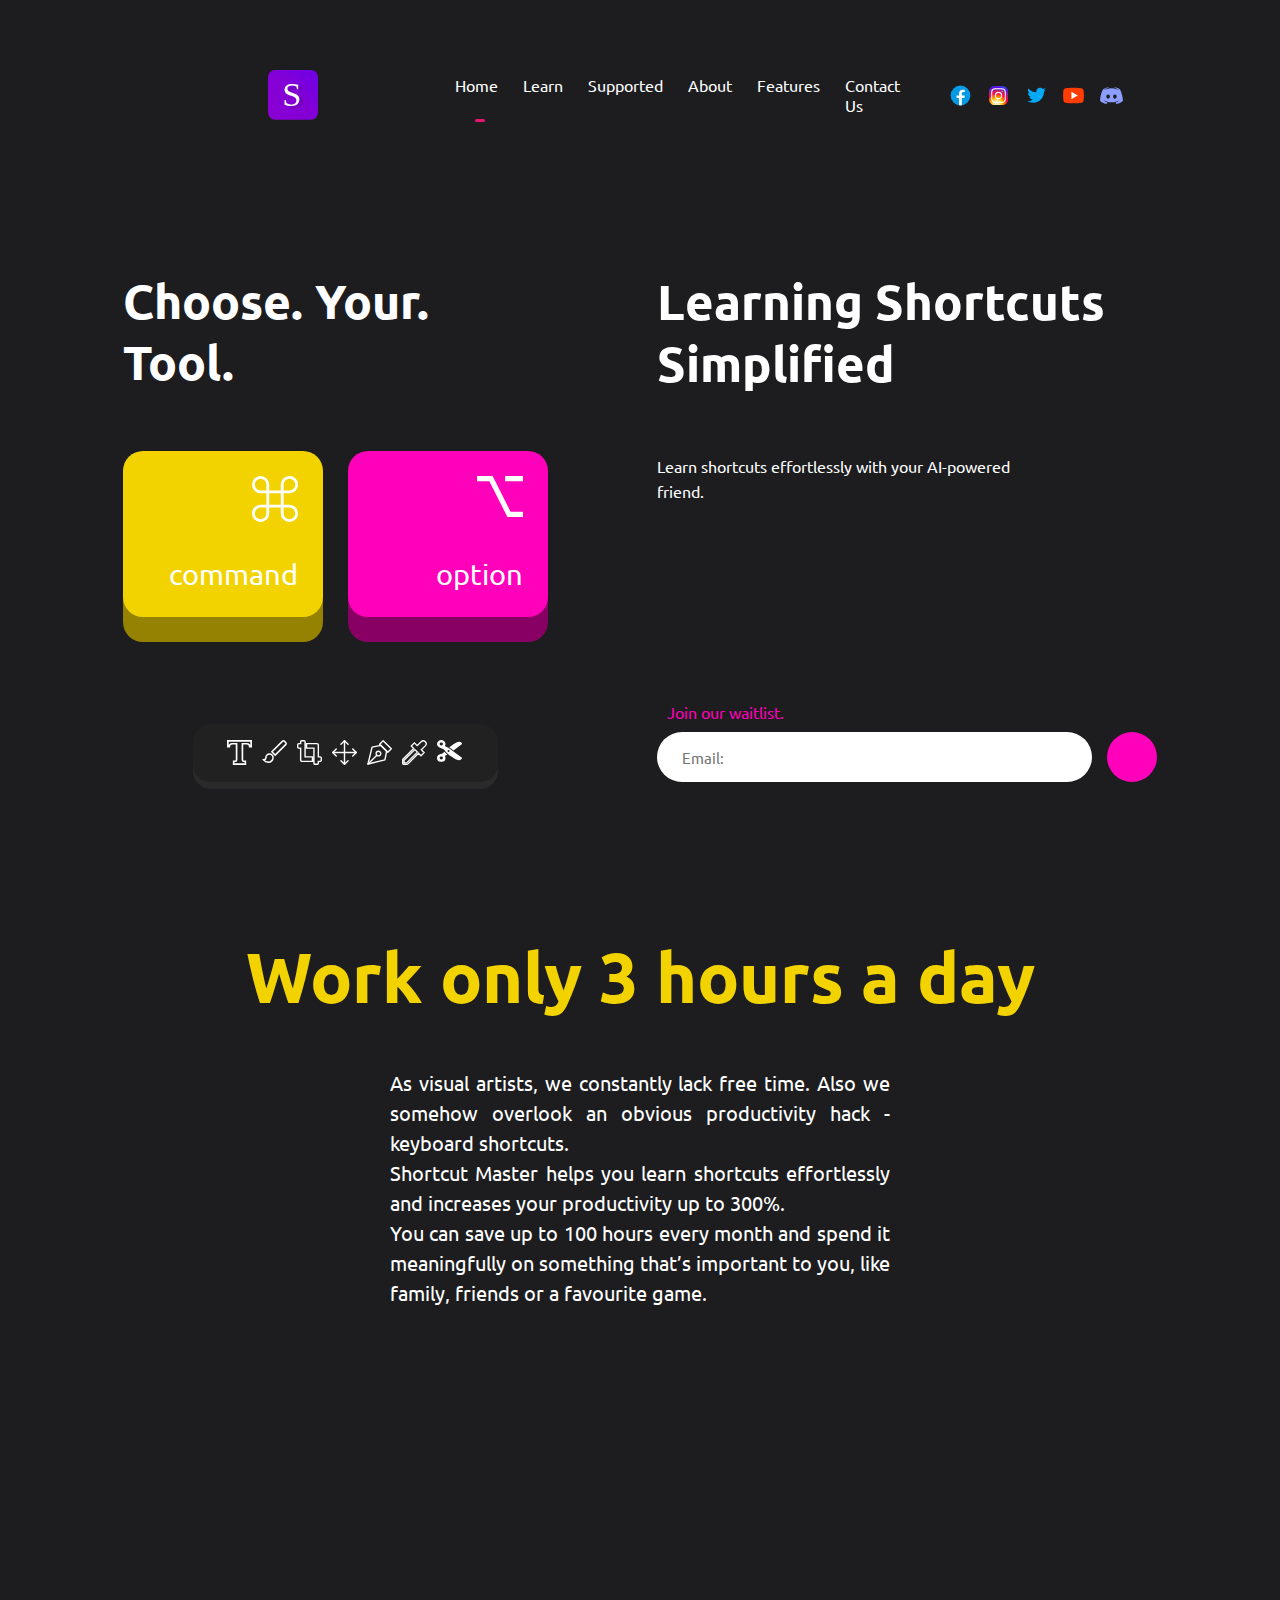
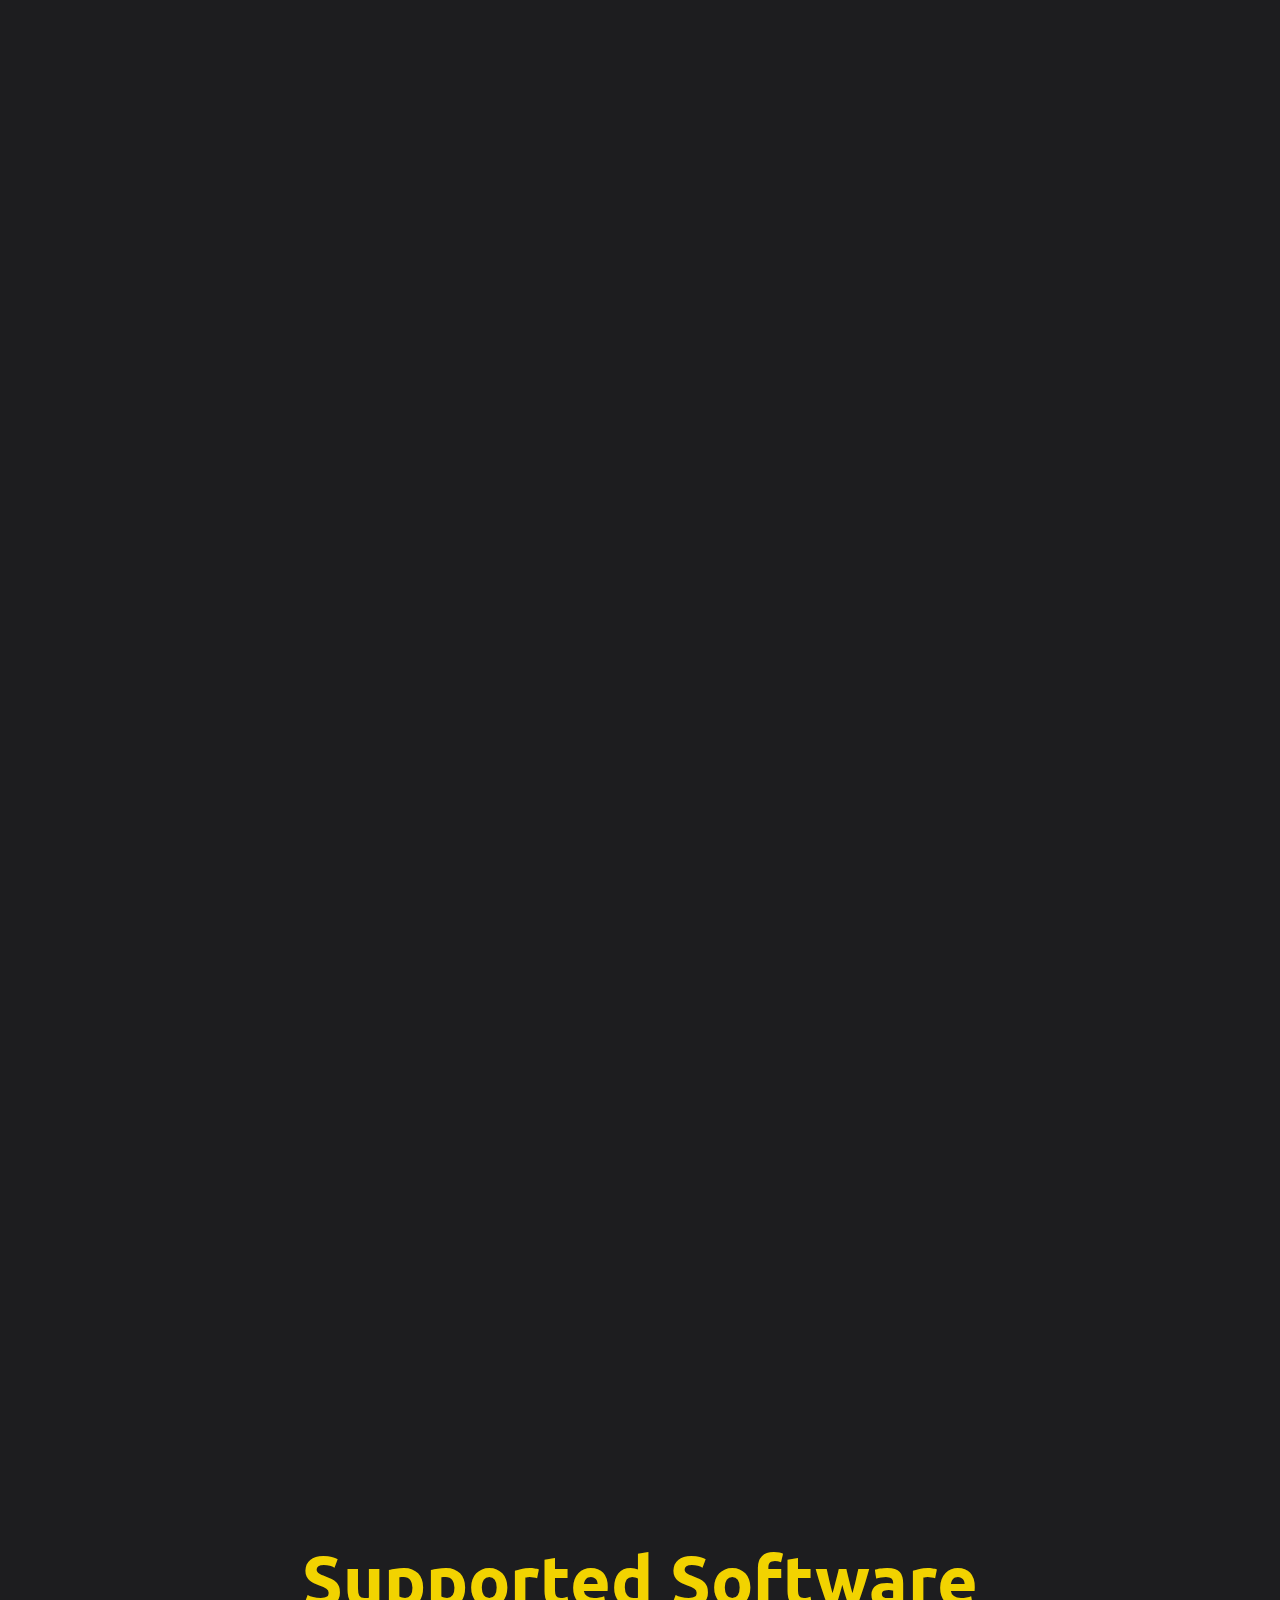
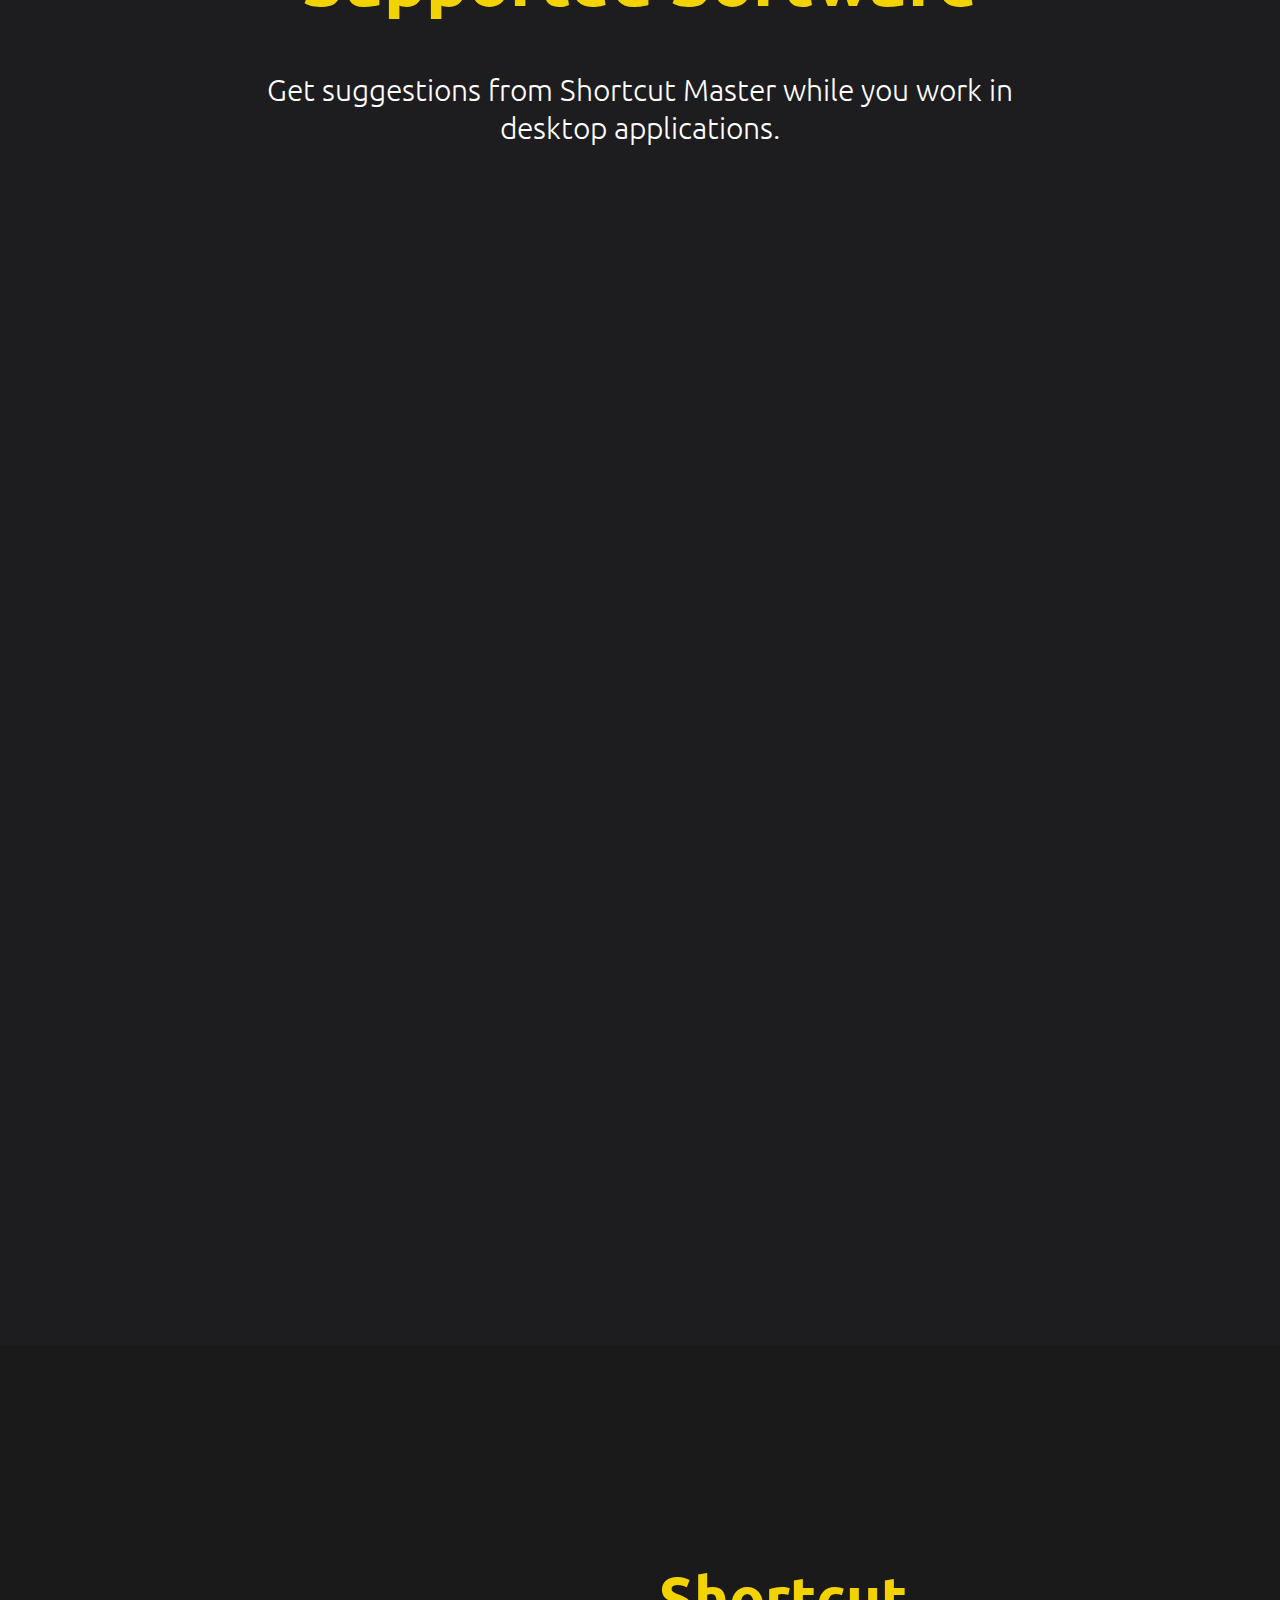
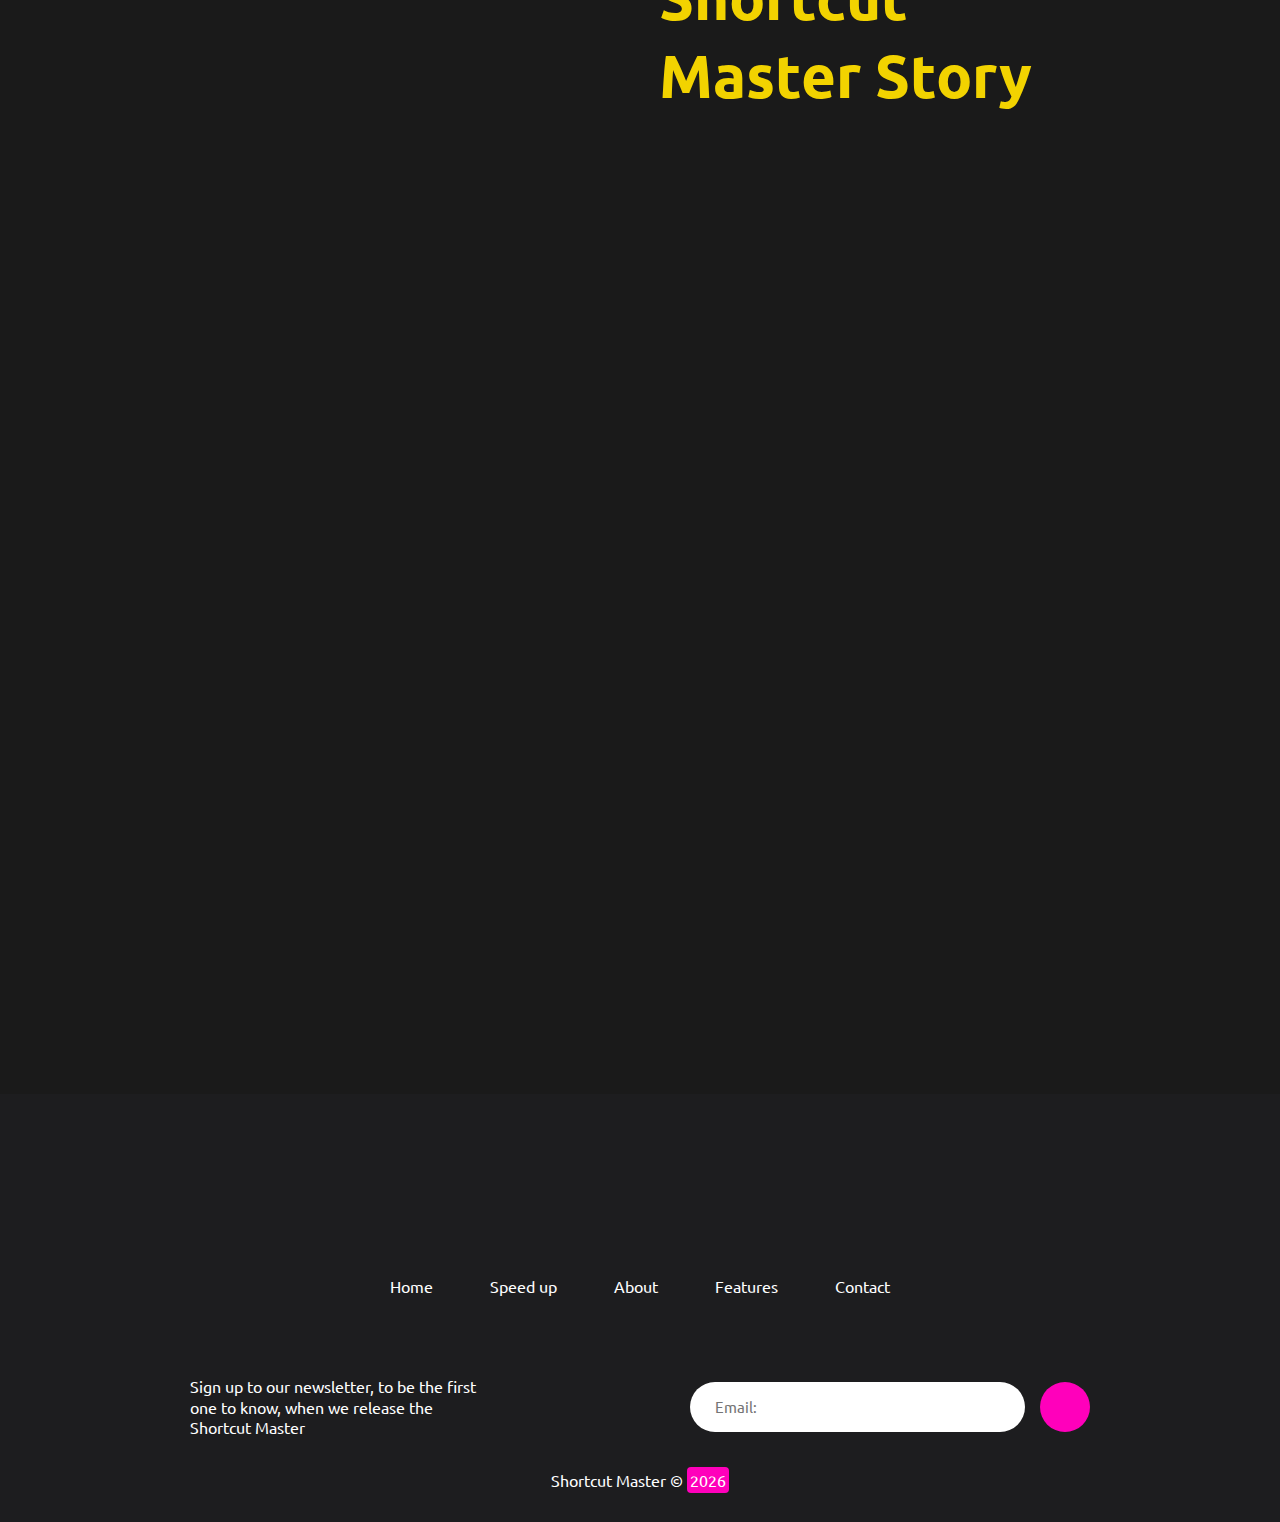
==== commit ea7752b5: "shortcut-final" ====
--- a/index.html
+++ b/index.html
@@ -39,6 +39,7 @@
                     <li><a href="#"><img src="assets/components/icons/In.svg" alt="Instagram"></a></li>
                     <li><a href="#"><img src="assets/components/icons/tw.svg" alt="Twitter"></a></li>
                     <li><a href="#"><img src="assets/components/icons/yt.svg" alt="Youtube"></a></li>
+                    <li><a href="https://discord.gg/f9QYqC4PXJ"><img src="assets/components/icons/dis.svg" alt="Discord"></a></li>
                 </ul>
                 <span class="ln"></span>
             </div>
@@ -68,13 +69,13 @@
                     <div class="visual-right">
                         <div class="tools f ai-c down">
                             <ul class="menu tool-bar f fd-c ai-c jc-sa">
-                                <li><span class="tool text-tool" data-role="Text"></span></li>
-                                <li><span class="tool paint-tool" data-role="Paint"></span></li>
-                                <li><span class="tool crop-tool" data-role="Crop"></span></li>
-                                <li><span class="tool pos-tool" data-role="Position"></span></li>
-                                <li><span class="tool pen-tool" data-role="Pen"></span></li>
-                                <li><span class="tool eyedropper-tool" data-role="Eyedropper"></span></li>
-                                <li><span class="tool cut-tool" data-role="Cut"></span></li>
+                                <li><span class="tool text-tool" data-shortcut="T" data-role="Text Tool"></span></li>
+                                <li><span class="tool paint-tool" data-shortcut="B" data-role="Brush Tool"></span></li>
+                                <li><span class="tool crop-tool" data-shortcut="C" data-role="Crop Tool"></span></li>
+                                <li><span class="tool pos-tool" data-shortcut="V" data-role="Move Tool"></span></li>
+                                <li><span class="tool pen-tool" data-shortcut="P" data-role="Pen Tool"></span></li>
+                                <li><span class="tool eyedropper-tool" data-shortcut="I" data-role="Eyedropper Tool"></span></li>
+                                <li><span class="tool cut-tool" data-shortcut="Shift + C" data-role="Cut Tool"></span></li>
                             </ul>
                         </div>
                     </div>
@@ -92,37 +93,56 @@
                             <button type="submit" class="btn btn-primary send"><i
                                     class="fa-solid fa-paper-plane"></i></button>
                         </form>
-
-
-                       
                     </div>
                 </div>
             </div>
         </section>
         <section class="try-wrap no-narrow keypad-keyboard" id="learn">
             <div class="try f jc-c top-left-to-right-bottom">
-                <div class="try-section f fd-c ai-c">
-                    <div class="editor-title">
-                        <h1 class="title">Ready to try <span class="highlithed">Shortcut Master</span>?</h1>
-                        <p>Begin learning here by typing in the terminal your adobe software name and the tool-name</p>
-                    </div>
-                    <div class="keypad f ai-fs fd-c down">
-                    </div>
-                </div>
-            </div>
-        </section>
-
-        <section class="how" id="how">
+                <div class="try-section f jc-sb ai-fs">
+                    <div class="how-it up">
+                        <h1 class="xs_60">How It Works?</h1>
+                        <p>Just use Desktop Software as normal and get tailored shortcut suggestions while working.<br/><br/>
+                        Use your tools and get popups with relevant shortcuts for your actions. No more looking up shortcuts in the documentation!    
+                        </p>
+                    </div>
+                    <div class="pic-content down">
+                        <video width="520"  loop>
+                            <source src="./assets/components/videos/p_tool.mp4" type="video/mp4">
+                            Your browser does not support the video tag.
+                        </video>
+                    </div>
+                </div>
+            </div>
+        </section>
+
+        <section class="how f jc-c ai-c" id="how">
             <div class="badges f fd-c jc-c ai-c">
-                <div class="badge f p_b_x3rm up f_vv">
+                <div class="badge special f  p_b_x3rm up f_vv">
+                    <div class="about f fd-c ai-c jc-c">
+                        <h1 class="x1 yellow">Work only 3 hours a day</h1>
+                        <p class="tit xs_20 xw_500">
+                        As visual artists, we constantly lack free time. 
+                        Also we somehow overlook an obvious productivity hack - keyboard shortcuts.<br/>
+                        Shortcut Master helps you learn shortcuts effortlessly and increases your productivity up to 300%.<br/>
+                        You can save up to 100 hours every month and spend it meaningfully on something that’s important to you, like family, friends or a favourite game.
+                        </p>
+                    </div>
+                    <!-- <div class="pic-content">
+                        <video width="520" height="520" loop>
+                            <source src="./assets/components/videos/selection.mp4" type="video/mp4">
+                            Your browser does not support the video tag.
+                        </video>
+                    </div> -->
+                </div>
+                <div class="badge f jc-sb ai-sb p_b_x3rm up f_rv">
                     <div class="about f fd-c jc-c">
-                        <h1 class="x2 yellow">Work only 3 hours a day?</h1>
-                        <p class="tit xs_20 xw_500">As visual artists, we constantly lack free time. Also we somehow overlook an obvious productivity hack - keyboard shortcuts. 
-                            With shortcuts you can increase your productivity up to 300%
+                        <h1 class="x1 yellow">Learn by Doing</h1>
+                        <p class="tit xs_20 xw_500">We understand the difficulty in learning shortcuts, that’s why we prefer learn by doing method. 
+                            It is the quickest and easiest approach in learning shortcuts.
+                            Shortcut Master shows you shortcuts during your work automagically, so you don’t need to look them up.                             
+                            If you forgot a key combination no worries, just perform the action again and shortcut pops-up on the screen.
                             
-                            Shortcut Master helps you learn shortcuts effortlessly. 
-                            You can save up to 100 hours every month and spend it meaningfully 
-                            on something that’s important to you, like family, friends or a favourite game.
                         </p>
                     </div>
                     <div class="pic-content">
@@ -132,26 +152,9 @@
                         </video>
                     </div>
                 </div>
-                <div class="badge f p_b_x3rm up f_rv">
+                <div class="badge f jc-sb ai-sb p_b_x3rm up f_vv">
                     <div class="about f fd-c jc-c">
-                        <h1 class="x2 yellow">Learn by Doing</h1>
-                        <p class="tit xs_20 xw_500">We understand the difficulty in learning shortcuts, that’s why we prefer learn by doing method. 
-                            It is the quickest and easiest approach in learning shortcuts.
-                            Shortcut Master shows you shortcuts during your work automagically, so you don’t need to look them up.                             
-                            If you forgot a key combination no worries, just perform the action again and shortcut pops-up on the screen.
-                            
-                        </p>
-                    </div>
-                    <div class="pic-content">
-                        <video width="520" height="520" loop>
-                            <source src="./assets/components/videos/p_tool.mp4" type="video/mp4">
-                            Your browser does not support the video tag.
-                        </video>
-                    </div>
-                </div>
-                <div class="badge f p_b_x3rm up f_vv">
-                    <div class="about f fd-c jc-c">
-                        <h1 class="x2 yellow">AI Powered Smart App</h1>
+                        <h1 class="x1 yellow">AI Powered<br/>Smart App</h1>
                         <p class="tit xs_20 xw_500">
                             Shortcut Master analyses your workflow and gives you tailored suggestions how to work more efficiently. It shows you how many hours you can save, by using shortcuts for actions you perform the most.
                             You can track your learning progress, set goals for productivity and so much more, all in a gamified and fun way.
@@ -159,7 +162,11 @@
                         </p>
                     </div>
                     <div class="pic-content">
-                        <img src="./assets/components/pack/keyboard.svg" alt="">
+                        <!-- <video width="520" height="520" loop>
+                            <source src="./assets/components/videos/app.gif" type="video/mp4">
+                            Your browser does not support the video tag.
+                        </video> -->
+                        <img src="./assets/components/videos/app.gif" alt="" class="app-pic">
                     </div>
                 </div>
               
@@ -171,13 +178,6 @@
                         need them. After learning all the necessary shortcuts, your work productivity will rise by up to
                         300%, which means you can save up to 2/3 of the day and spend it meaningfully on something that
                         is important to you.
-                    </p>
-                </div>
-                <div class="badge f p_b_x3rm up fd-c ai-c">
-                    <h1 class="x1 yellow">Portable Design</h1>
-                    <p class="tit xs_20 xw_900" style="padding-top: 2rem;">
-                        Shortcut Master Keyboard is designed to be portable so you could take it with you on a journey
-                        and learn shortcuts on the go.
                     </p>
                 </div>
             </div>
@@ -276,20 +276,14 @@
         </section>
 
         <section class="try-wrap no-narrow">
-            <div class="try bottom-right-to-left-top f jc-c">
-                <div class="f jc-sb ai-c co-f">
-                    <div class="disc up">
-                        <h1>Shortcut Master Story</h1>
-                        <p>“Our team met at Garage48 Hackathon in Yerevan, Armenia. The idea was simple - show keyboard shortcuts to visual artists during their work in Adobe Photoshop.
-
-                            48 hours later we had a working prototype with a mechanical keyboard that was showing shortcuts for user actions in the software. It was awesome, audience loved it. As a prize, we received participation in a M1TQ accelerator. During next 6 months we kept developing 
-                            Shortcut Master software and keyboard, worked on design, performed customer research and contacted universities. We understood that we are in an uncharted territory of shortcut learning, which gives us more courage to move on and deliver something, that has never been done before.
-                            
-                            Our journey is just in its beginning, if you want to be part of a successful startup you can join our team. We are looking for Marketing Specialists, Developers, Copywriters and others who believe in the power of shortcuts.
-                            
-                            </p>
-                    </div>
-                    <div class="founder down">
+            <div class="try bottom-right-to-left-top f fd-c ai-c">
+                <div class="f jc-sb ai-c co-f down">
+                    <div class="disc">
+                        <p>
+                            “Shortcut Master was created from a personal need to learn shortcuts without extra effort of creating cheat sheets or going through software documentation looking for shortcuts. It is like a friend who knows the software at 110% and is always there to help you.”
+                        </p>
+                    </div>
+                    <div class="founder">
                         <div class="co_pic">
                             <img src="./assets/components/imgs/co-founder1.png" alt="">
                         </div>
@@ -299,49 +293,74 @@
                         </div>
                     </div>
                 </div>
+
+                <div class="f jc-sb ai-c co-f f_rv up">
+                    <div class="disc">
+                        <p>
+                            “Shortcut Master can be an effective tool for both learners and professionals. It provides interactive user experience that can’t be found anywhere else. This is a completely new way of learning and making workflow more efficient and pleasant.”
+                        </p>
+                    </div>
+                    <div class="founder">
+                        <div class="co_pic">
+                            <img src="./assets/components/imgs/co-founder2.jpg" alt="">
+                        </div>
+                        <div class="nm">
+                            <p>Dmitri Lobanov</p>
+                            <span class="type">co-founder</span>
+                        </div>
+                    </div>
+                </div>
+                
             </div>
         </section>
         
-        <section class="contributors">
-            <div class="contributors-section f jc-sb">
-                <div class="contributor f fd-c ai-c jc-c up">
-                    <div class="cont-img">
-                        <img src="src/contributors/Dima.png" alt="">
-                    </div>
-                    <div class="cont-tit">
-                        <h3>Dima Lobanov</h3>
-                        <p>CEO</p>
-                    </div>
-                </div>
-
-                <div class="contributor f fd-c ai-c jc-c up">
-                    <div class="cont-img">
-                        <img src="src/contributors/Taron.png" alt="">
-                    </div>
-                    <div class="cont-tit">
-                        <h3>Taron Ghilijan</h3>
-                        <p>CO-Founder</p>
-                    </div>
-                </div>
-
-                <div class="contributor f fd-c ai-c jc-c up">
-                    <div class="cont-img">
-                        <img src="src/contributors/Davit.png" alt="">
-                    </div>
-                    <div class="cont-tit">
-                        <h3>Davit Martirtosyan</h3>
-                        <p>Designer</p>
-                    </div>
-                </div>
-
-                <div class="contributor f fd-c ai-c jc-c up">
-                    <div class="cont-img">
-                        <img src="src/contributors/Gunter.png" alt="">
-                    </div>
-                    <div class="cont-tit">
-                        <h3>Gunter Pollumae</h3>
-                        <p>Product Engineer</p>
-                    </div>
+        <section class="contributors f ai-c jc-c">
+            <div class="_contributors f jc-c ai-c">
+                <div class="contributors-section">
+                    <div class="contributor f fd-c ai-c jc-c up">
+                        <div class="cont-img ceo">
+                            <img src="src/contributors/Dima.png" alt="">
+                        </div>
+                        <div class="cont-tit">
+                            <h3>Dima Lobanov</h3>
+                            <p>CO-Founder</p>
+                        </div>
+                    </div>
+
+                    <div class="contributor f fd-c ai-c jc-c up">
+                        <div class="cont-img cto">
+                            <img src="src/contributors/Taron.png" alt="">
+                        </div>
+                        <div class="cont-tit">
+                            <h3>Taron Ghilijan</h3>
+                            <p>CO-Founder</p>
+                        </div>
+                    </div>
+
+                    <div class="contributor f fd-c ai-c jc-c up">
+                        <div class="cont-img designer">
+                            <img src="src/contributors/Davit.png" alt="">
+                        </div>
+                        <div class="cont-tit f fd-c jc-c ai-c">
+                            <h3>Davit Martirtosyan</h3>
+                            <p>Developer</p>
+                        </div>
+                    </div>
+                </div>
+                <div class="history-section">
+                    <h2 class="yellow history-title xs_60">Shortcut Master Story</h2>
+                    <p class="history-description up">
+                         Our team met at Garage48 Hackathon in Yerevan, Armenia. The idea was simple - show keyboard shortcuts to visual artists during their work in Adobe Photoshop.
+                    </p>
+                    <br/>
+                    <p class="history-description up">
+                        48 hours later we had a working prototype with a mechanical keyboard that was showing shortcuts for user actions in the software. It was awesome, audience loved it. As a prize, we received participation in a M1TQ accelerator. During next 6 months we kept developing.
+                        Shortcut Master software and keyboard, worked on design, performed customer research and contacted universities. We understood that we are in an uncharted territory of shortcut learning, which gives us more courage to move on and deliver something, that has never been done before.
+                    </p>
+                    <br/>
+                    <p class="history-description up">
+                        Our journey is just in its beginning, if you want to be part of a successful startup you can join our team. We are looking for Marketing Specialists, Developers, Copywriters and others who believe in the power of shortcuts.
+                    </p>
                 </div>
             </div>
         </section>
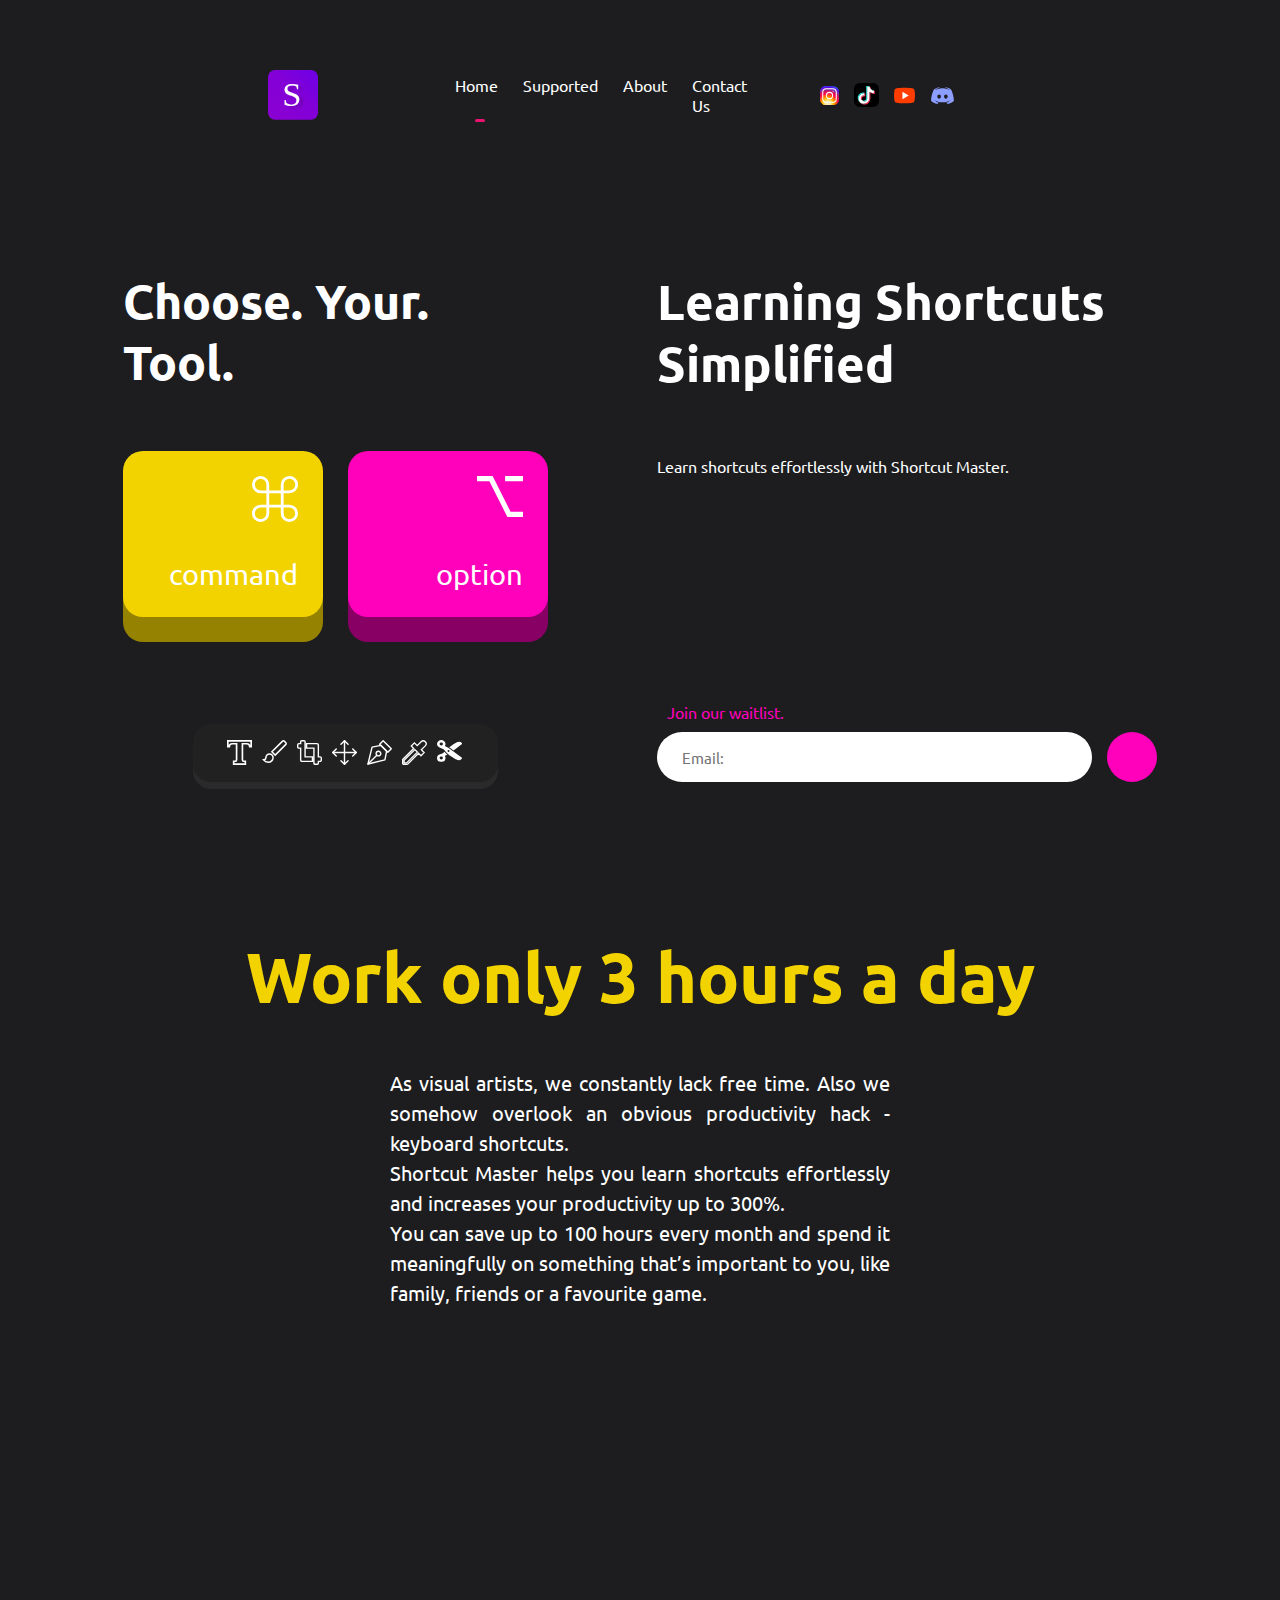
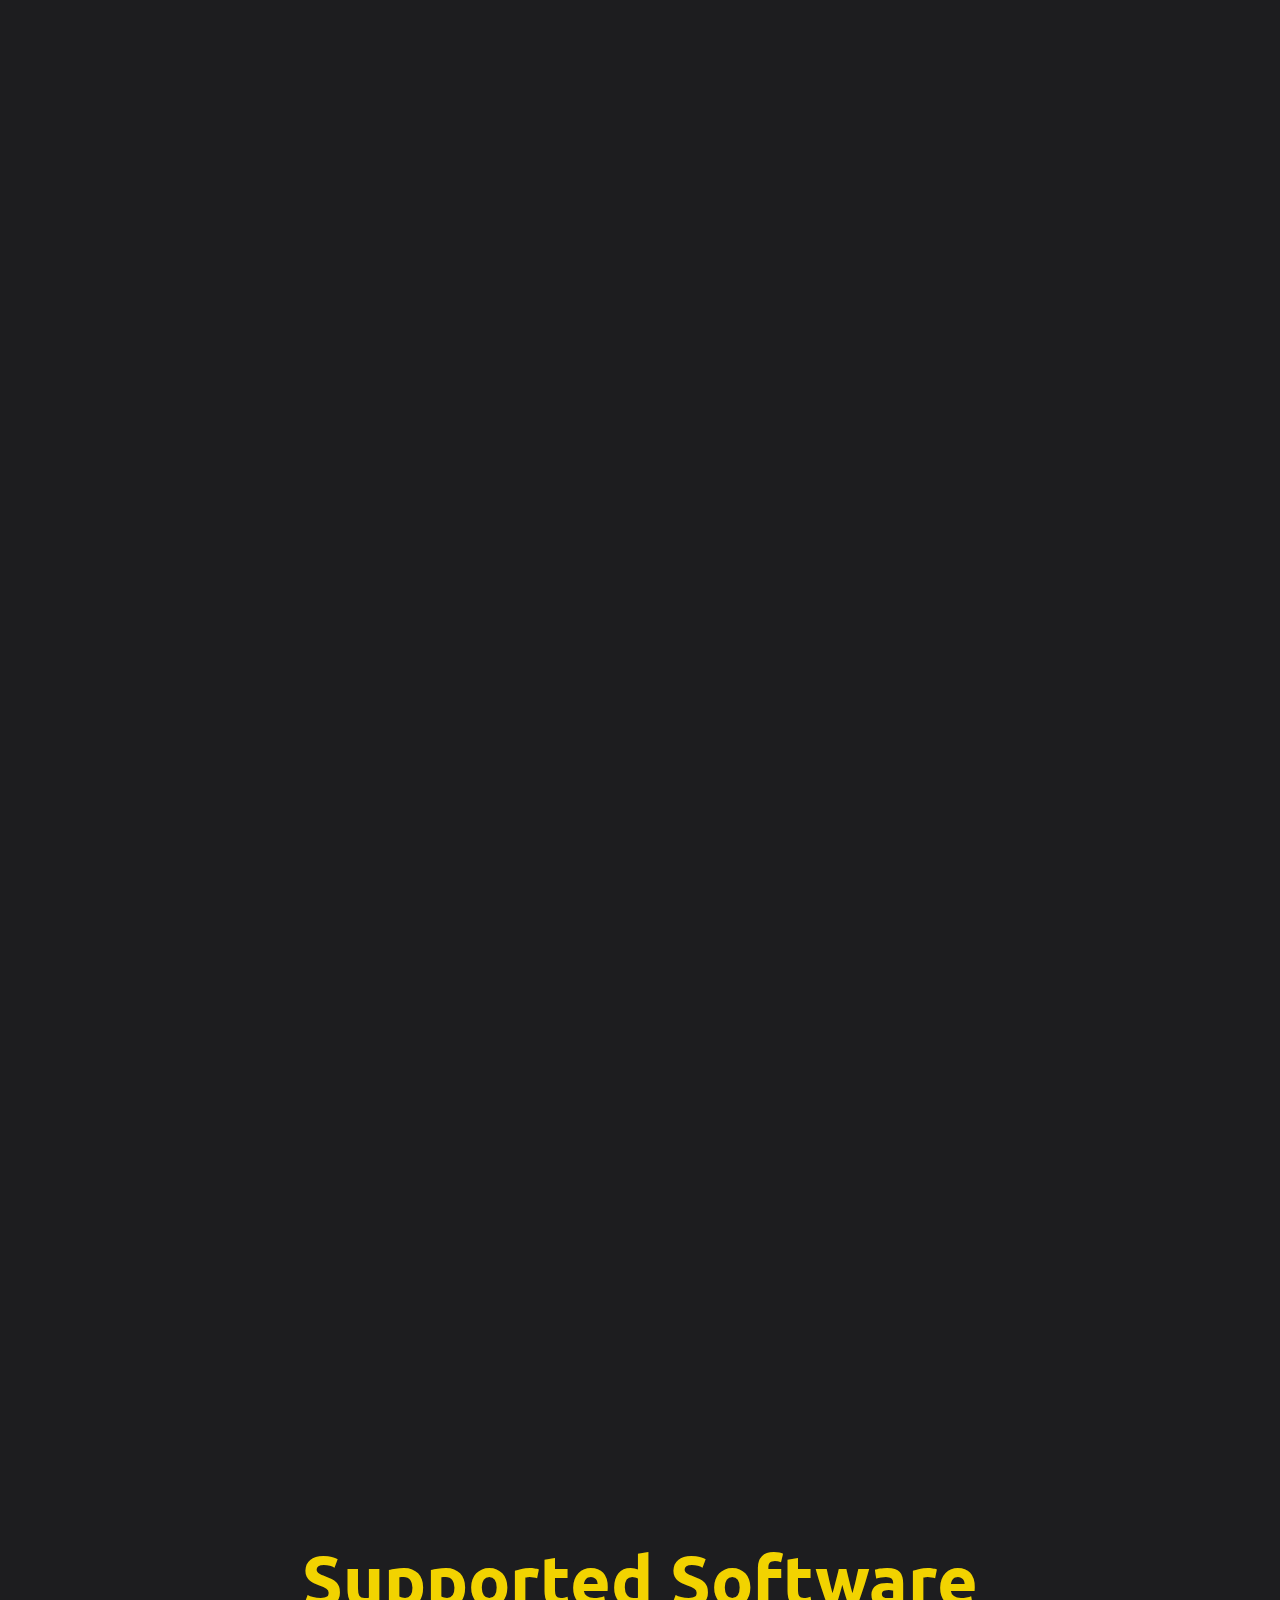
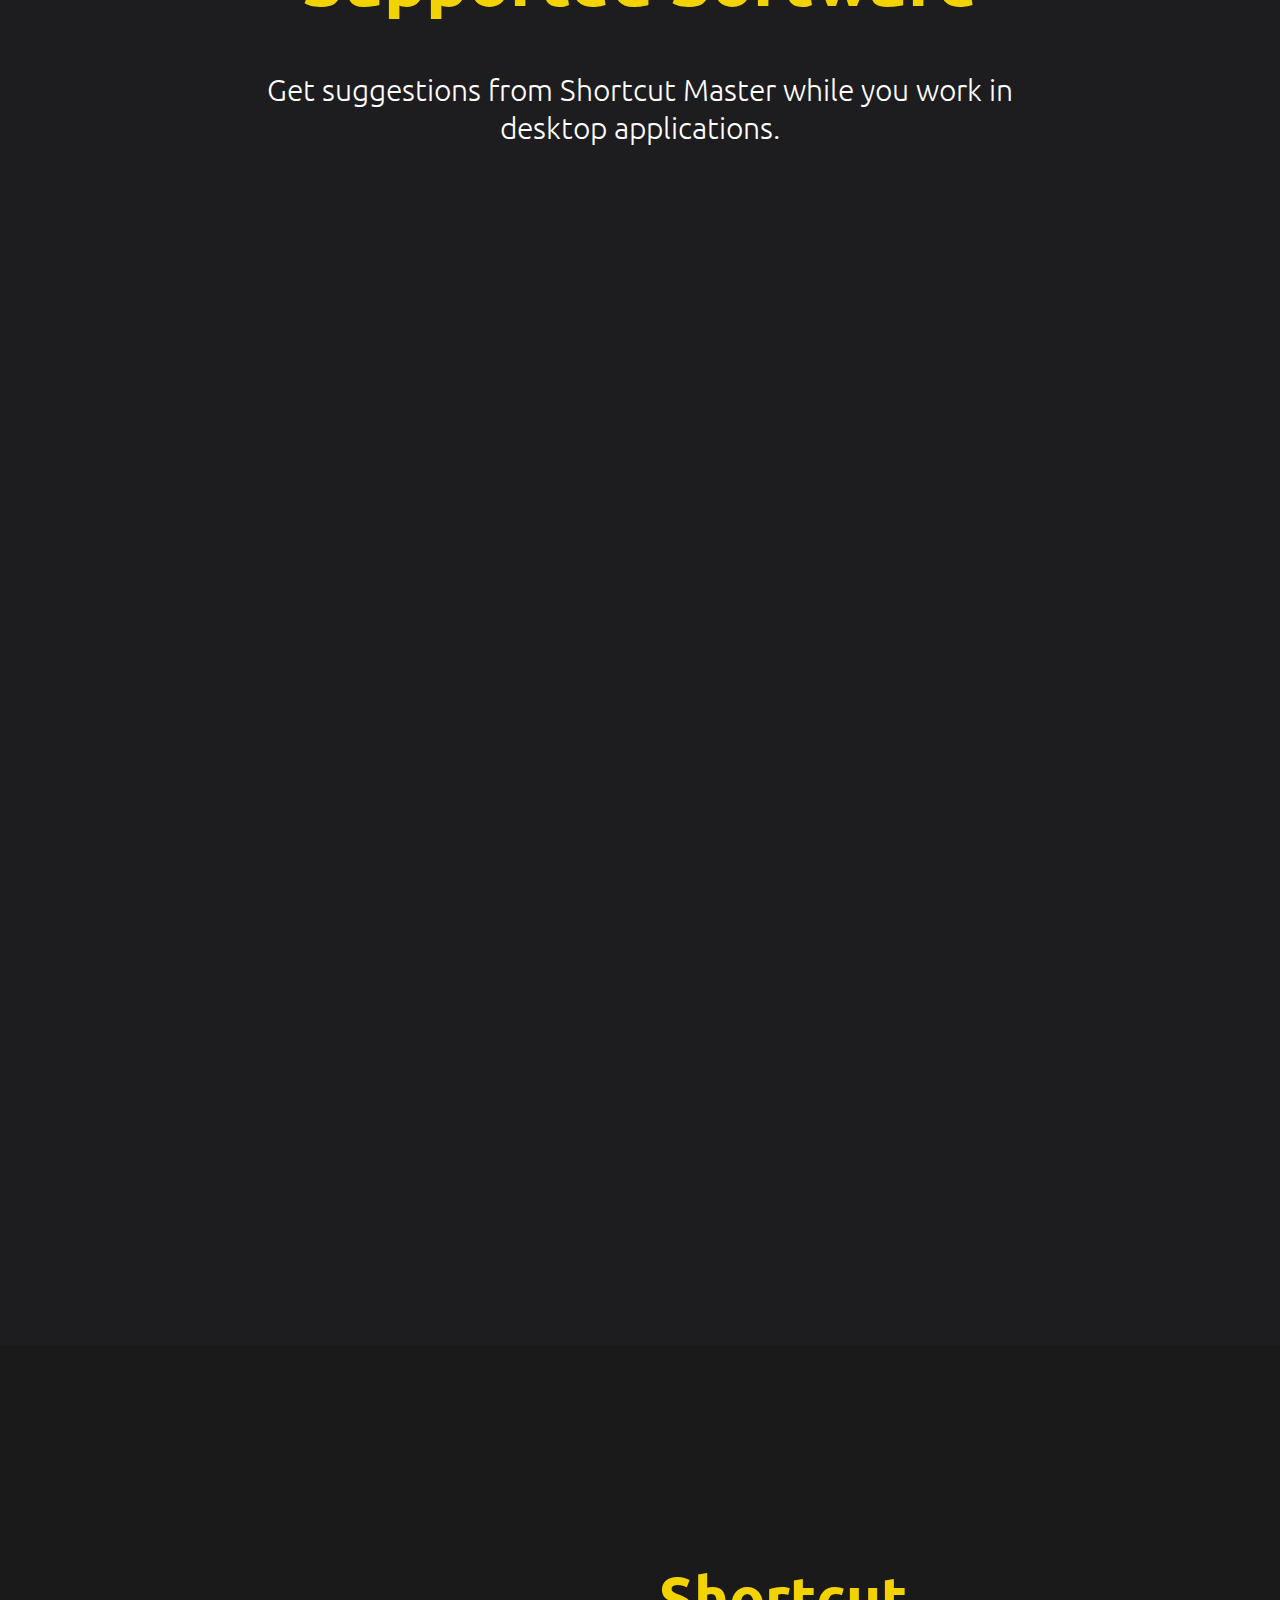
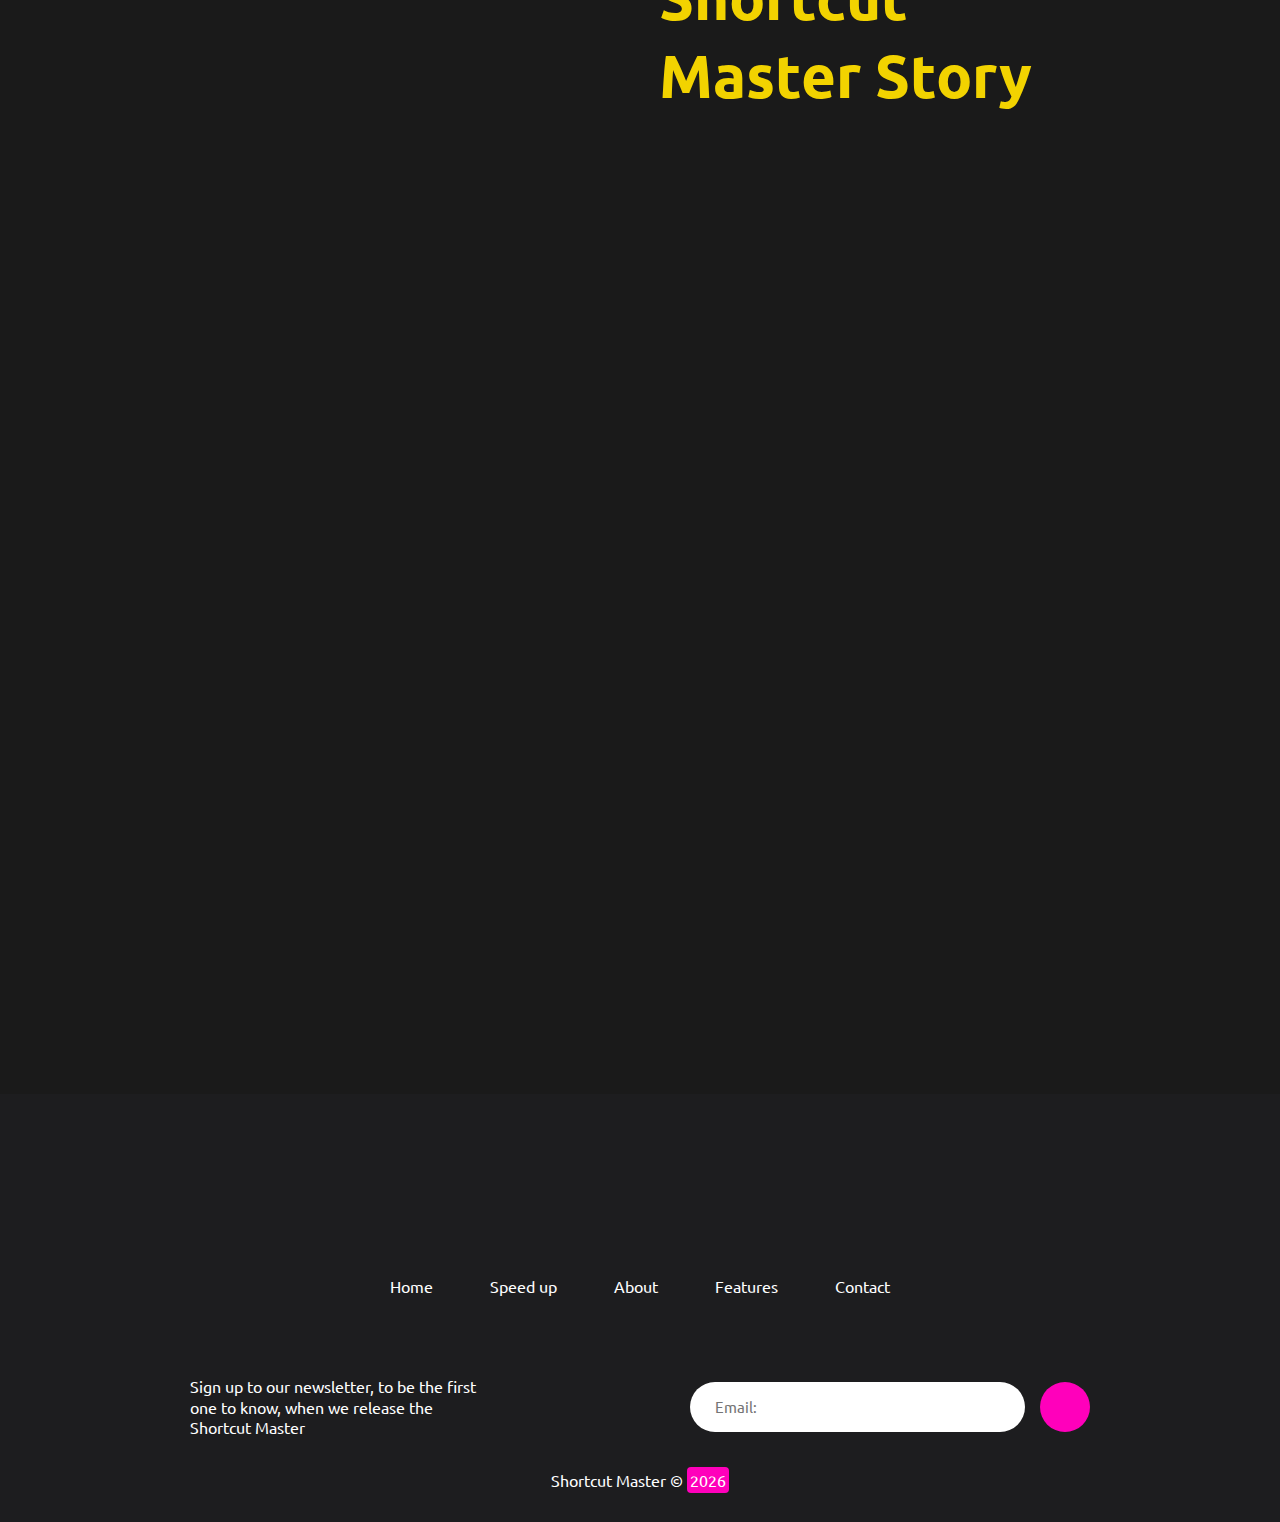
==== commit c8d8c861: "added social" ====
--- a/index.html
+++ b/index.html
@@ -28,18 +28,19 @@
             <div class="top-bar in_active f jc-sb ai-c">
                 <ul class="f top-menu menu">
                     <li><a class="link" href="#">Home</a></li>
-                    <li><a class="link" href="#learn">Learn</a></li>
+                    <!-- <li><a class="link" href="#learn">Learn</a></li> -->
                     <li><a class="link" href="#supported">Supported</a></li>
                     <li><a class="link" href="#how">About</a></li>
-                    <li><a class="link" href="#features">Features</a></li>
+                    <!-- <li><a class="link" href="#features">Features</a></li> -->
                     <li><a class="link" href="#contact">Contact Us</a></li>
                 </ul>
                 <ul class="soc_media f jc-sb">
-                    <li><a href="#"><img src="assets/components/icons/fb.svg" alt="Facebook"></a></li>
-                    <li><a href="#"><img src="assets/components/icons/In.svg" alt="Instagram"></a></li>
-                    <li><a href="#"><img src="assets/components/icons/tw.svg" alt="Twitter"></a></li>
-                    <li><a href="#"><img src="assets/components/icons/yt.svg" alt="Youtube"></a></li>
-                    <li><a href="https://discord.gg/f9QYqC4PXJ"><img src="assets/components/icons/dis.svg" alt="Discord"></a></li>
+                    <!-- <li><a href="#"><img src="assets/components/icons/fb.svg" alt="Facebook"></a></li> -->
+                    <li><a target="_blank" href="https://www.instagram.com/shortcut.master/?hl=en"><img src="assets/components/icons/In.svg" alt="Instagram"></a></li>
+                    <li><a target="_blank" href="https://www.tiktok.com/@shortcut.master?is_from_webapp=1&sender_device=pc"><img src="assets/components/icons/tt.svg" alt="TikTok"></a></li>
+                    <!-- <li><a href="#"><img src="assets/components/icons/tw.svg" alt="Twitter"></a></li> -->
+                    <li><a target="_blank" href="https://www.youtube.com/channel/UCsDDWDTQFTaLlaXSQ572V3A"><img src="assets/components/icons/yt.svg" alt="Youtube"></a></li>
+                    <li><a target="_blank" href="https://discord.gg/f9QYqC4PXJ"><img src="assets/components/icons/dis.svg" alt="Discord"></a></li>
                 </ul>
                 <span class="ln"></span>
             </div>
@@ -84,7 +85,7 @@
                     <div class="describe f fd-c">
                         <h1 class="down">Learning Shortcuts Simplified</h1>
                         <p class="up">Learn shortcuts effortlessly
-                            with your AI-powered friend.</p>
+                            with Shortcut Master. </p>
                     </div>
                     <div class="email-form up f fd-c">
                         <p id="waitlistLabel">Join our waitlist.</p>
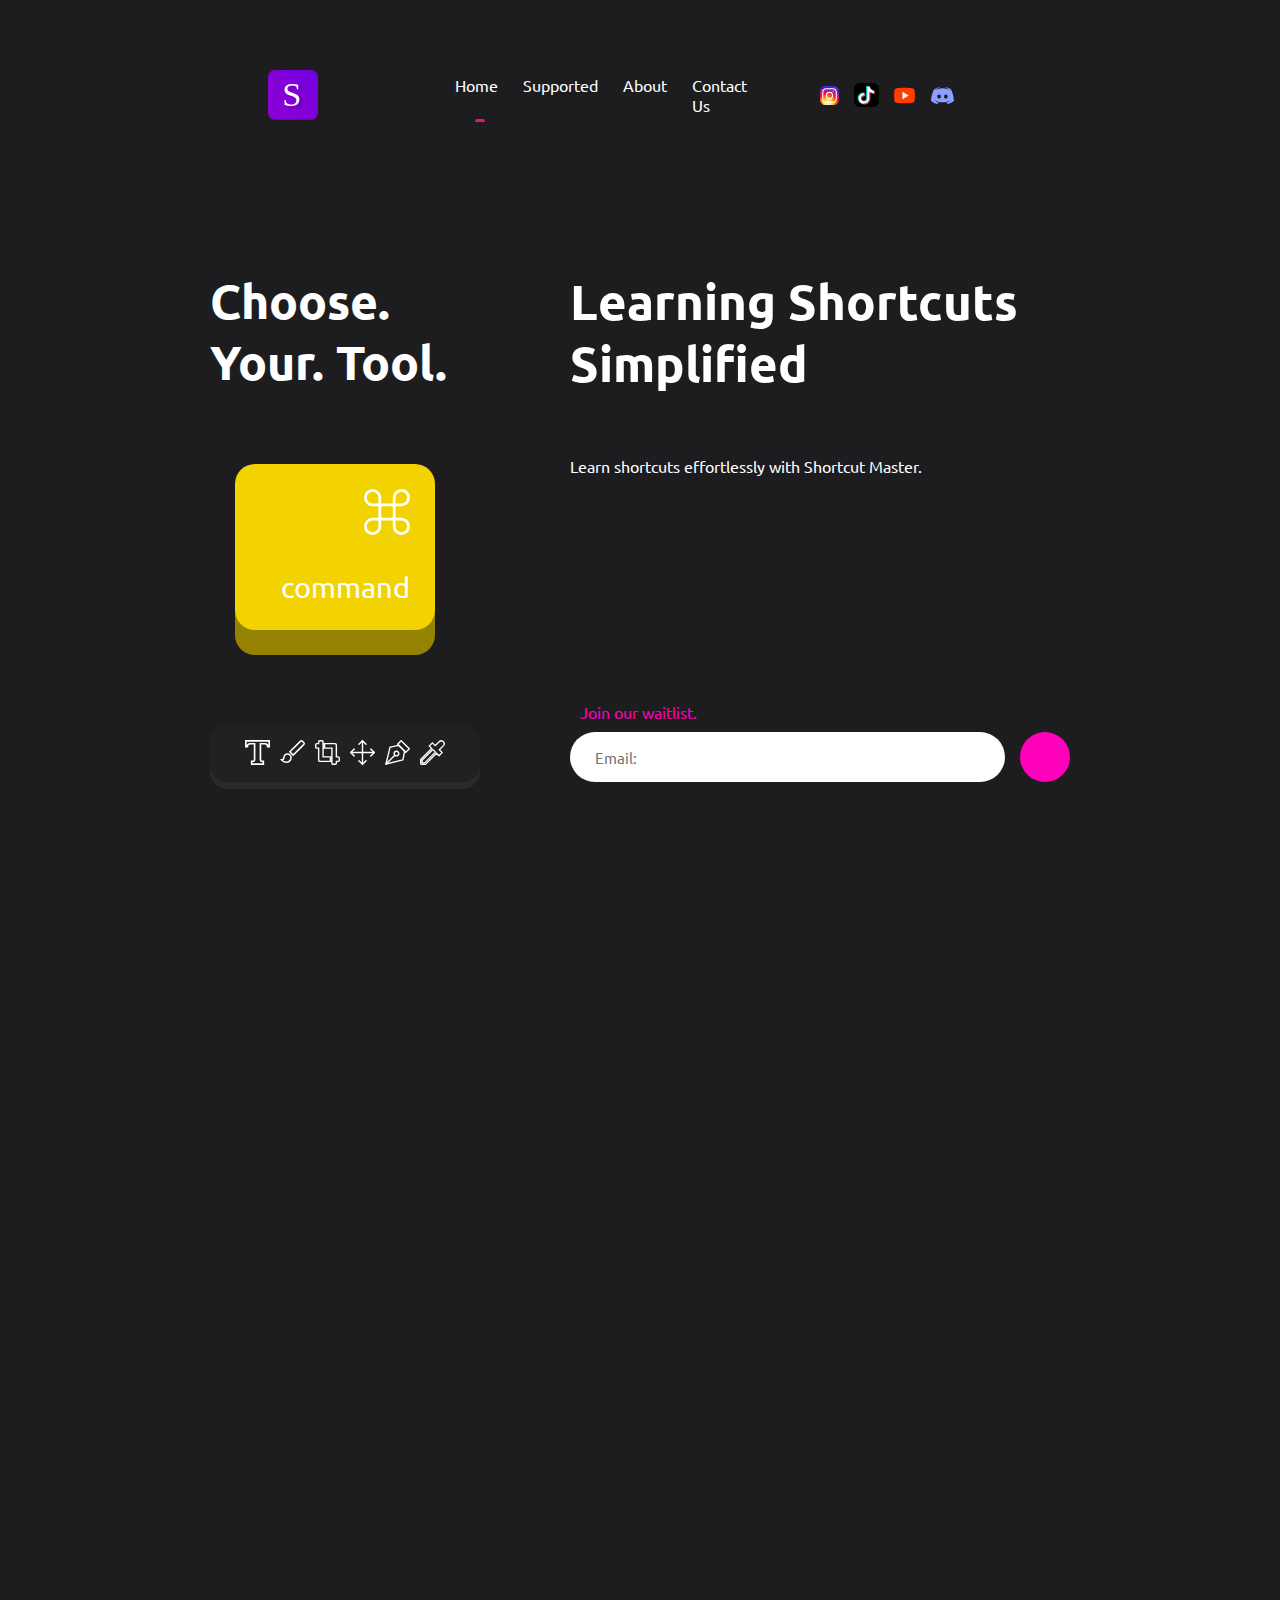
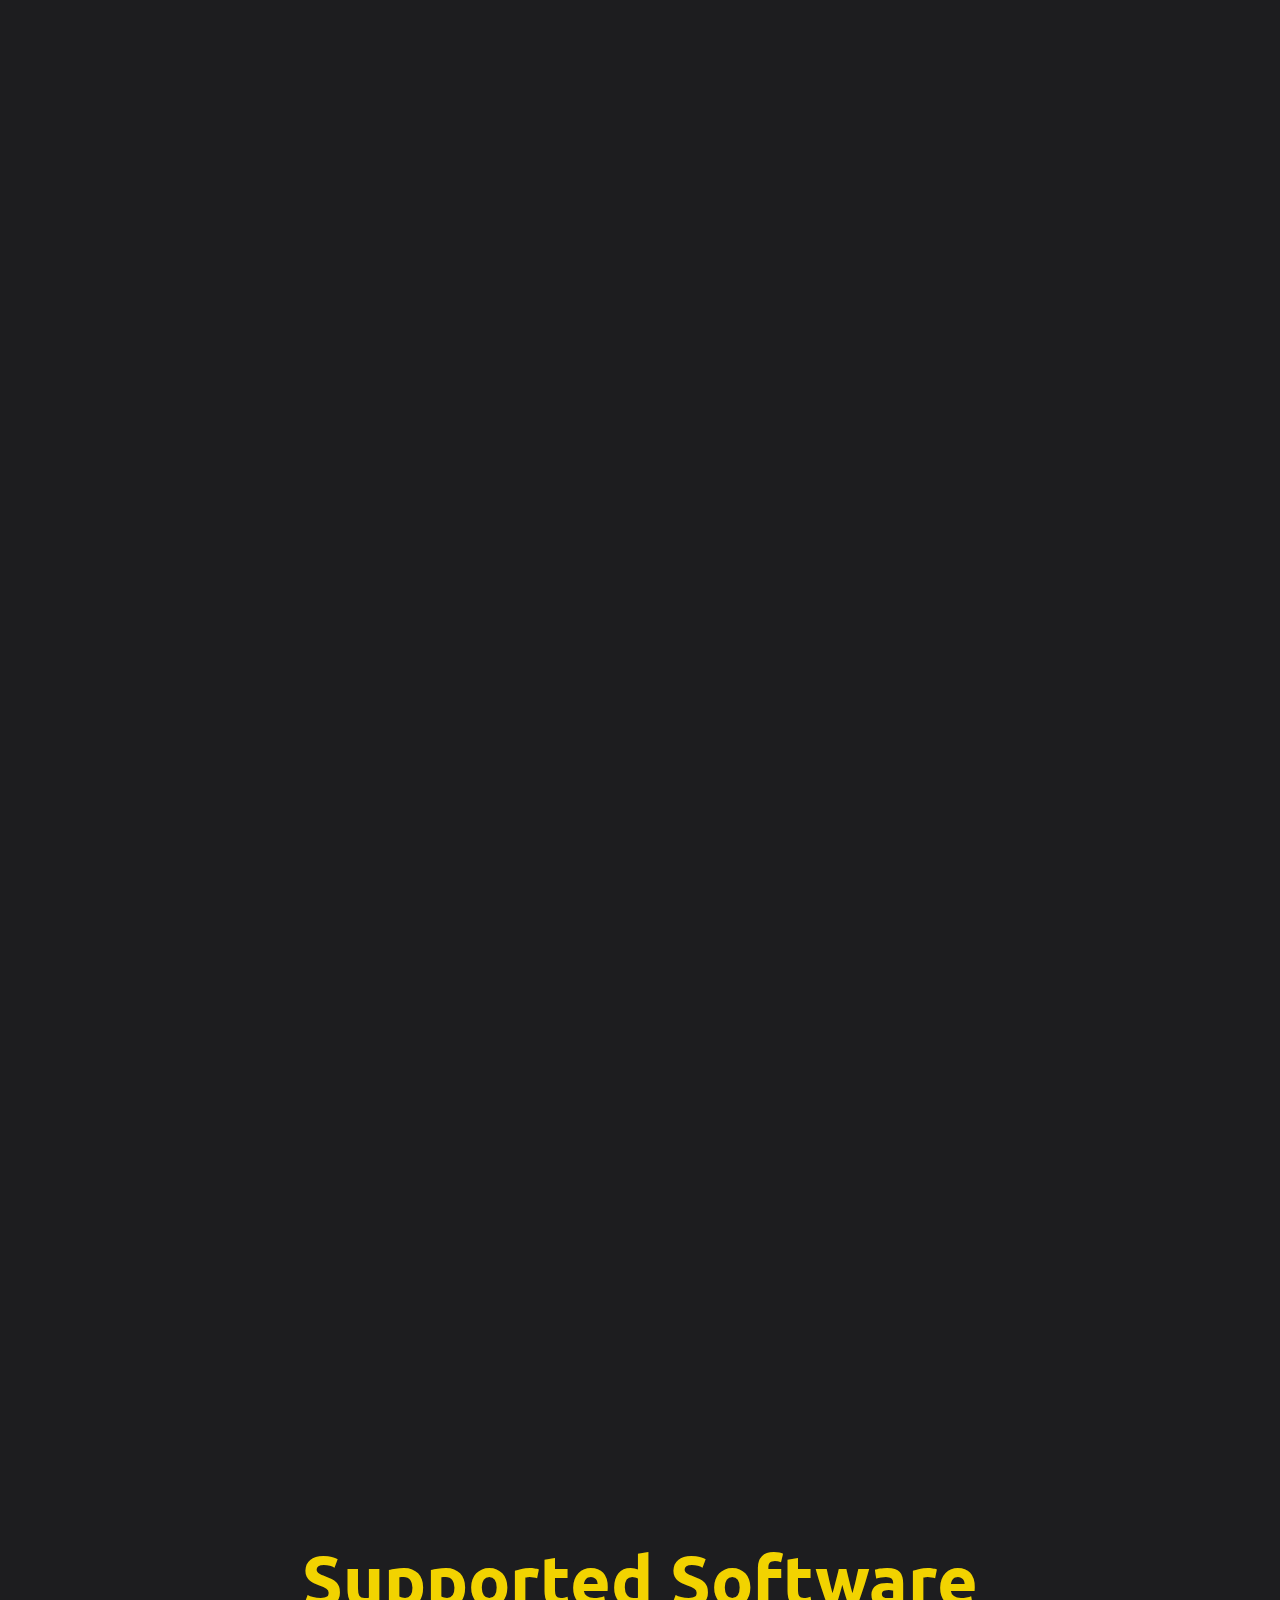
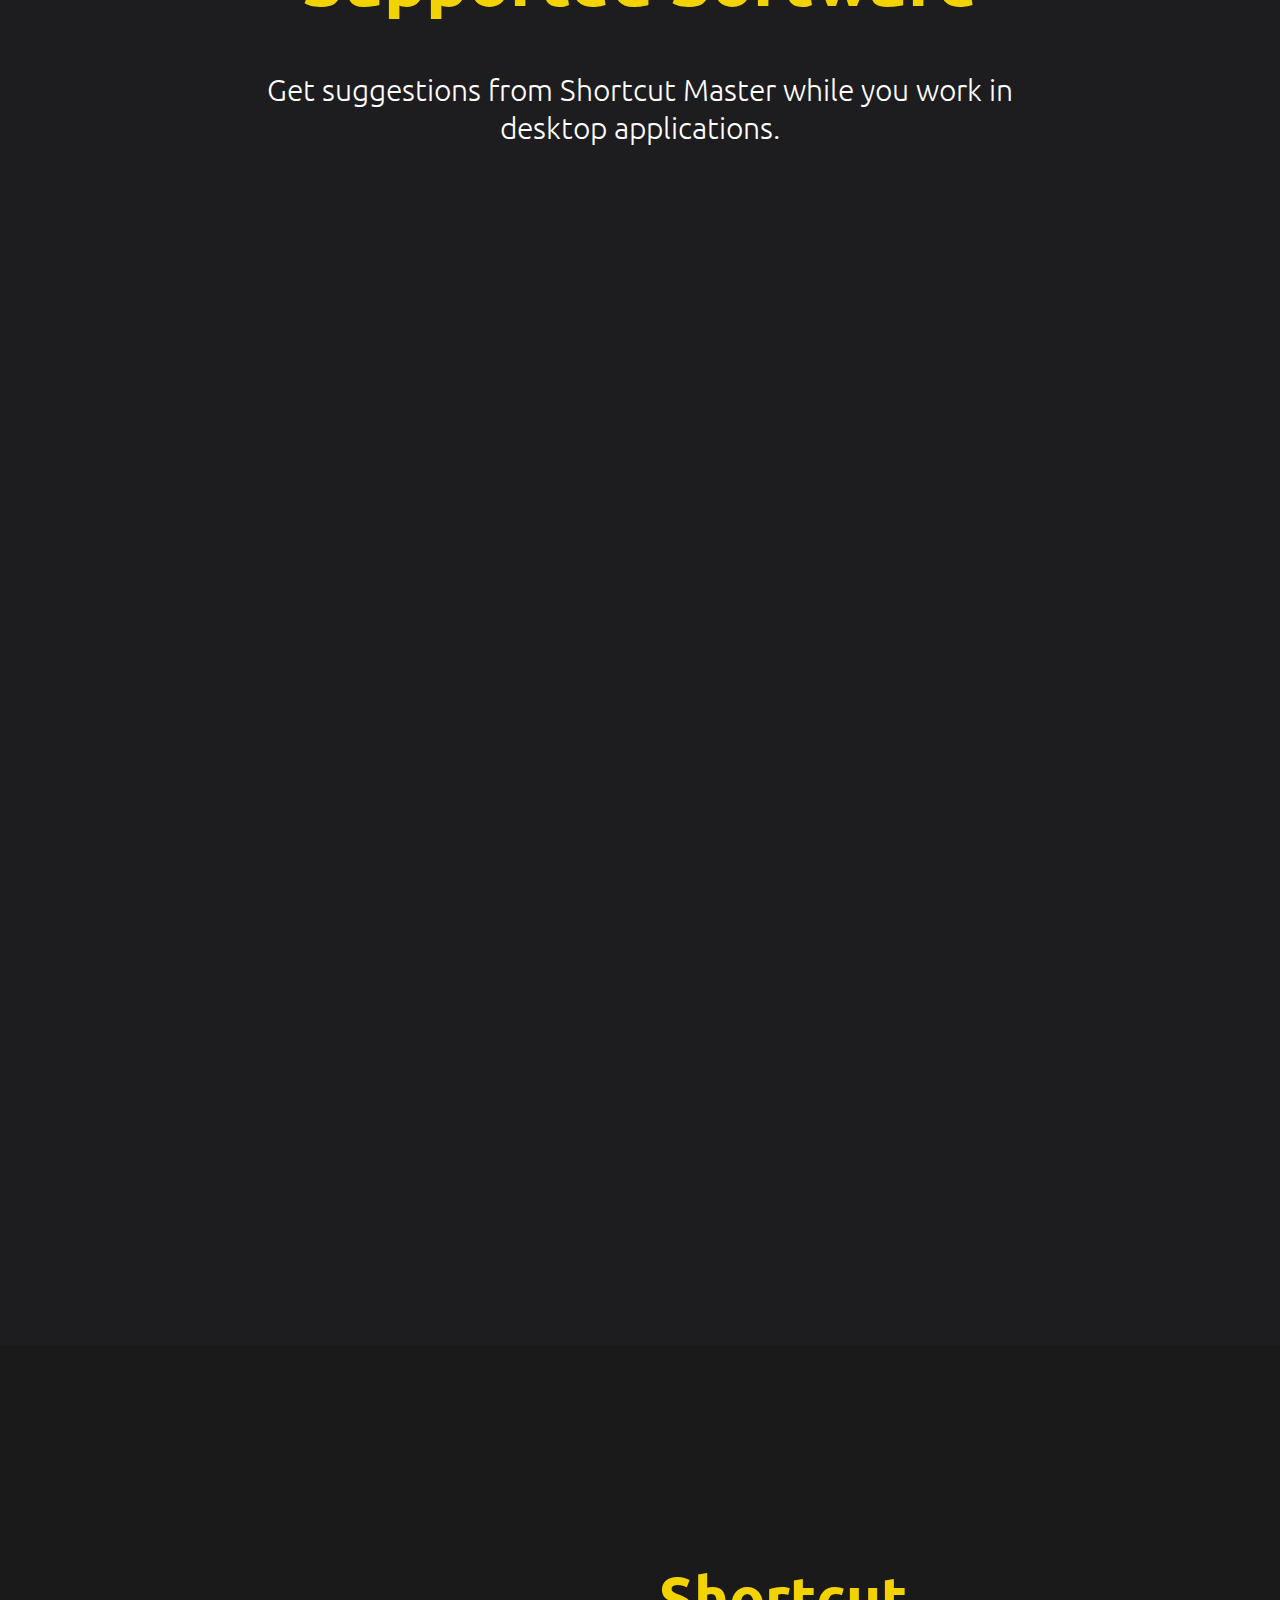
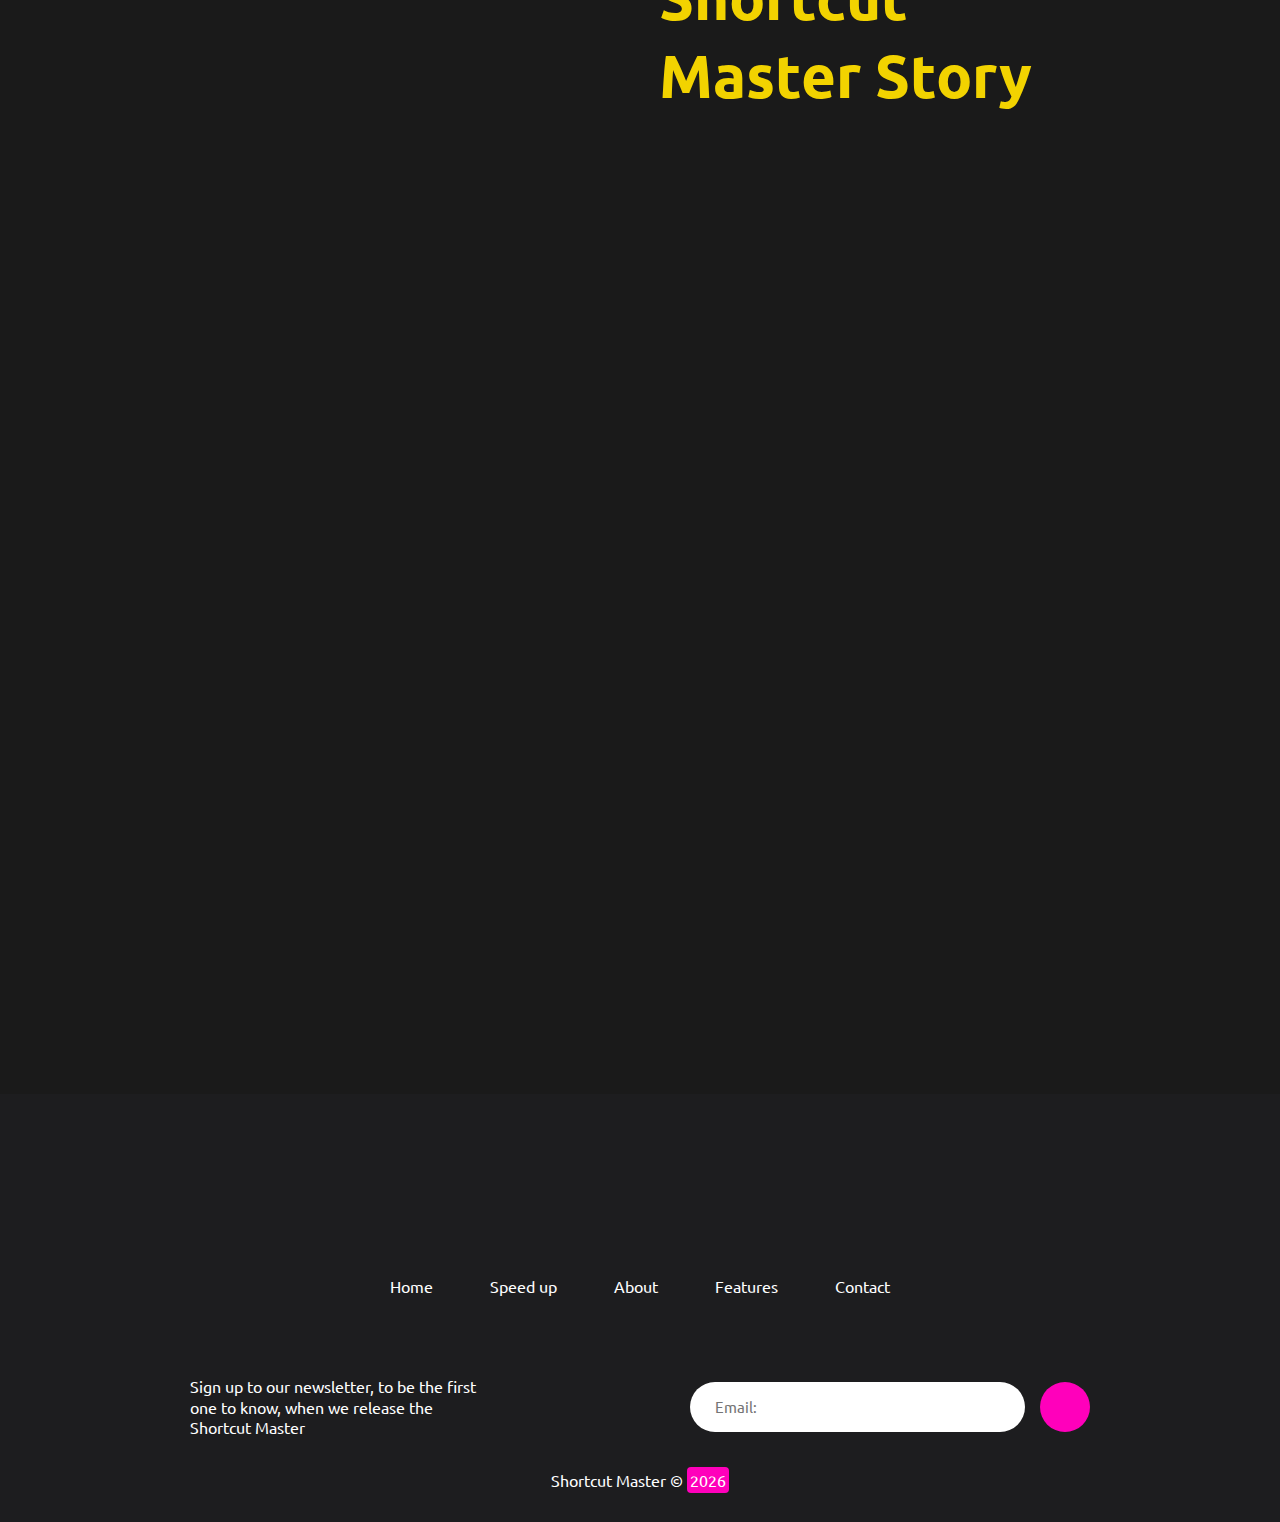
==== commit 1a7afa97: "fixed the shortcut buttons issue" ====
--- a/index.html
+++ b/index.html
@@ -61,10 +61,10 @@
                                 <span class="key-icon command"></span>
                                 <span class="key-word">command</span>
                             </button>
-                            <button class="big btn-pink f fd-c f-end jc-sb">
+                            <!-- <button class="big btn-pink f fd-c f-end jc-sb">
                                 <span class="key-icon option"></span>
                                 <span class="key-word">option</span>
-                            </button>
+                            </button> -->
                         </div>
                     </div>
                     <div class="visual-right">
@@ -75,8 +75,8 @@
                                 <li><span class="tool crop-tool" data-shortcut="C" data-role="Crop Tool"></span></li>
                                 <li><span class="tool pos-tool" data-shortcut="V" data-role="Move Tool"></span></li>
                                 <li><span class="tool pen-tool" data-shortcut="P" data-role="Pen Tool"></span></li>
-                                <li><span class="tool eyedropper-tool" data-shortcut="I" data-role="Eyedropper Tool"></span></li>
-                                <li><span class="tool cut-tool" data-shortcut="Shift + C" data-role="Cut Tool"></span></li>
+                                <li><span class="tool eyedropper-tool" data-shortcut="I" data-role="Eyedropper"></span></li>
+                                <!-- <li><span class="tool cut-tool" data-shortcut="Shift + C" data-role="Cut Tool"></span></li> -->
                             </ul>
                         </div>
                     </div>
@@ -333,7 +333,7 @@
                             <img src="src/contributors/Taron.png" alt="">
                         </div>
                         <div class="cont-tit">
-                            <h3>Taron Ghilijan</h3>
+                            <h3>Taron Ghlijyan</h3>
                             <p>CO-Founder</p>
                         </div>
                     </div>
